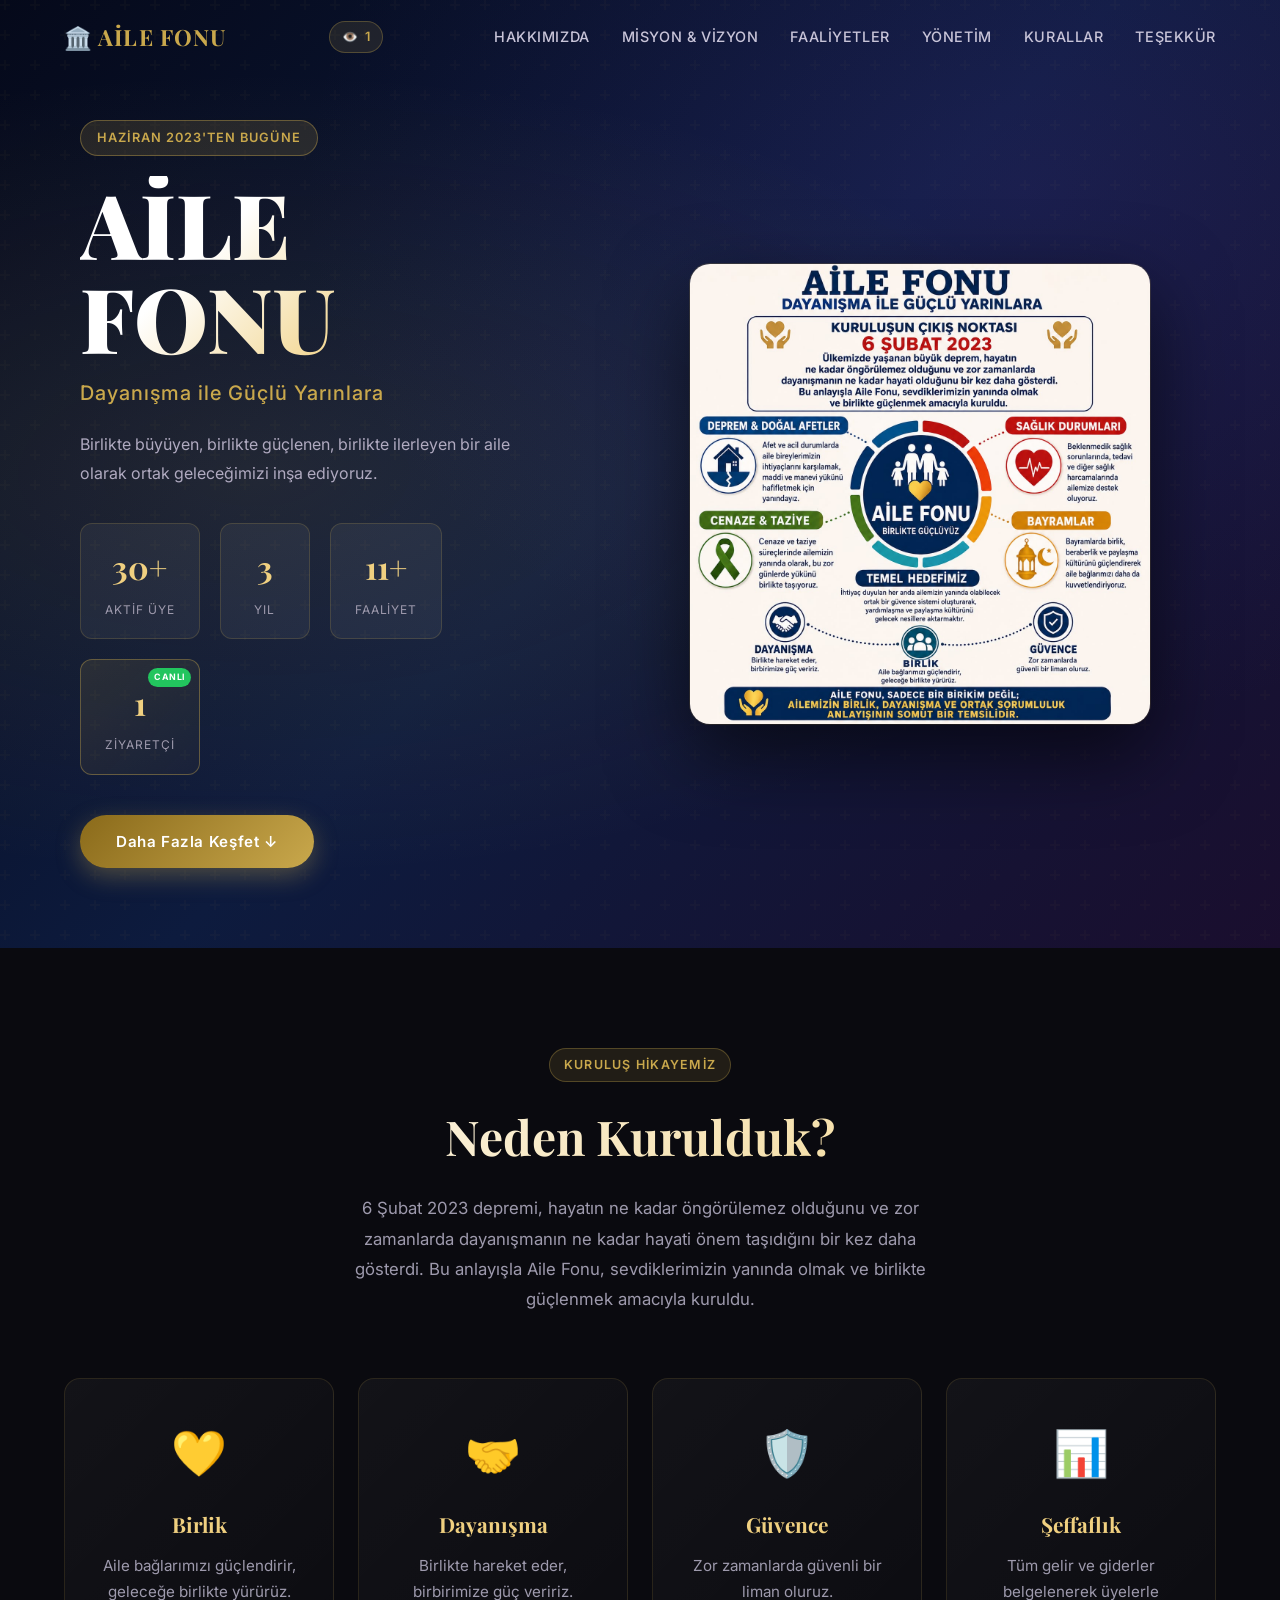
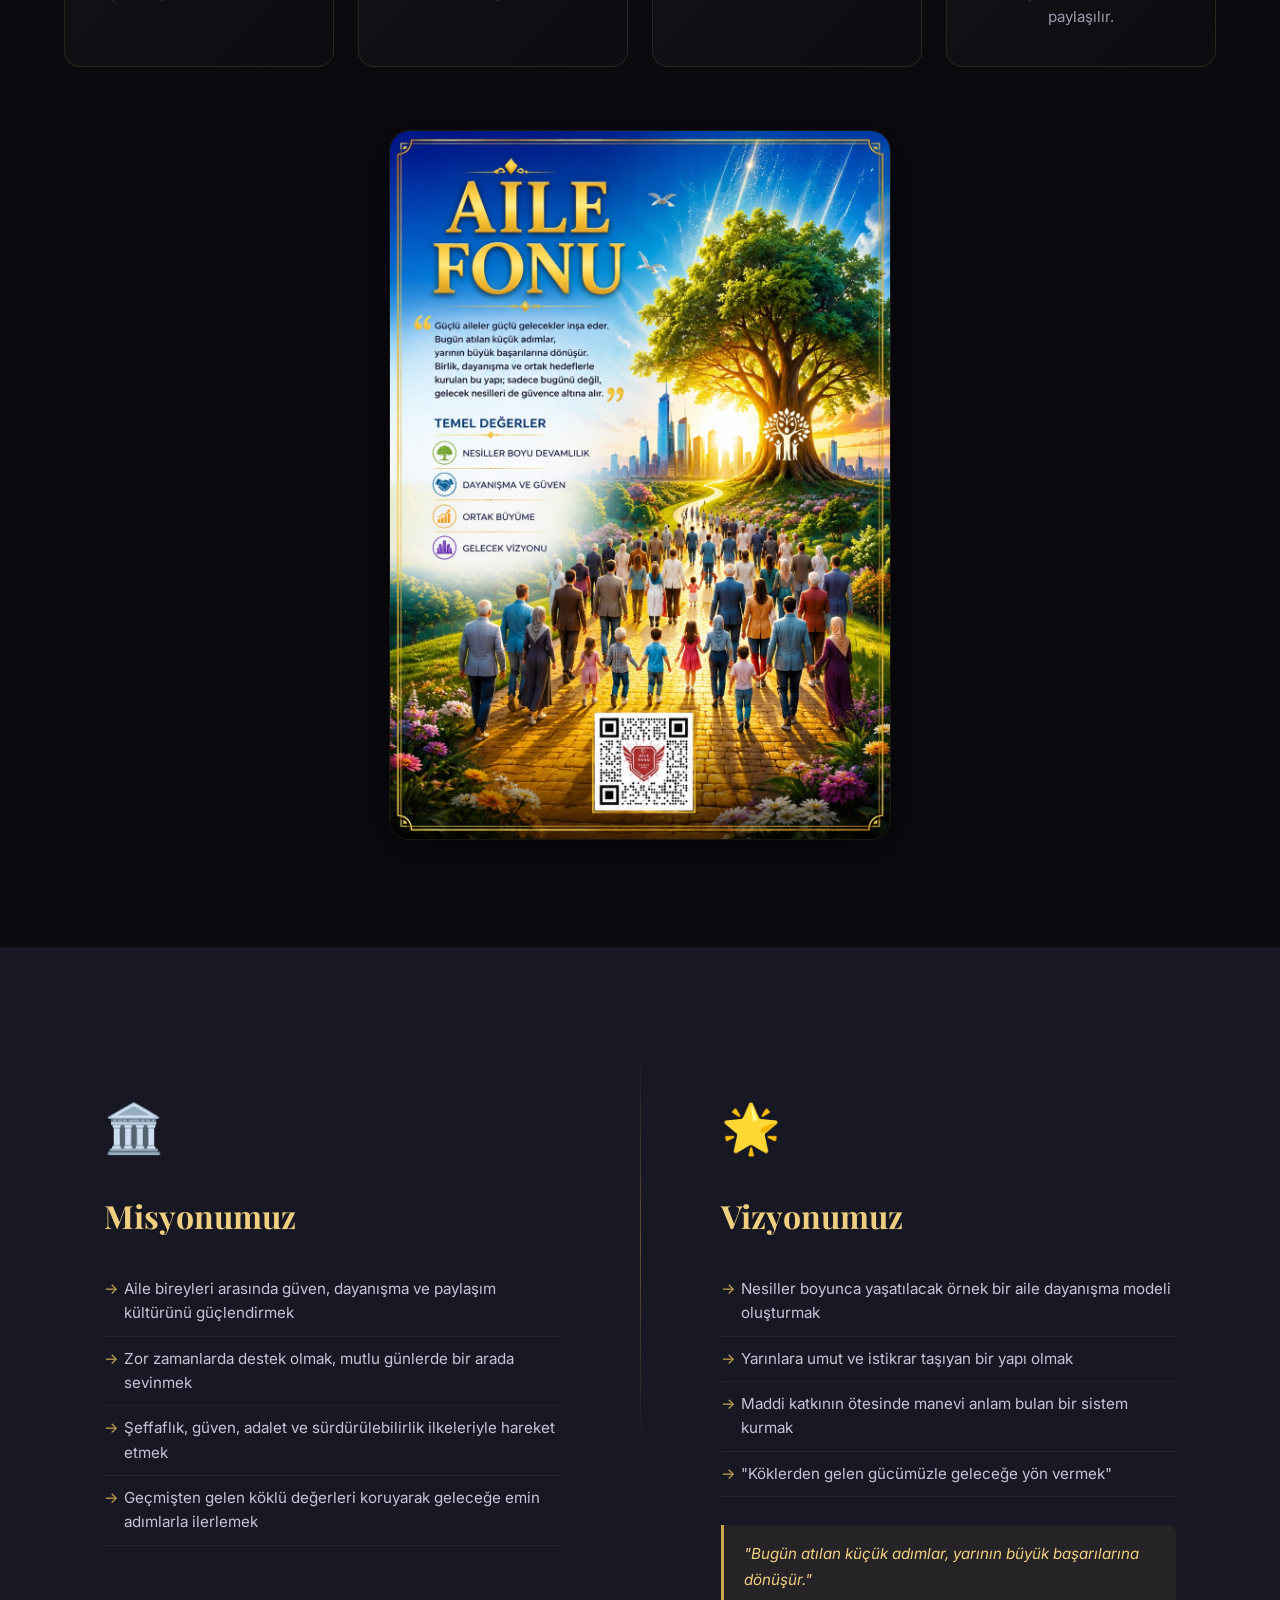
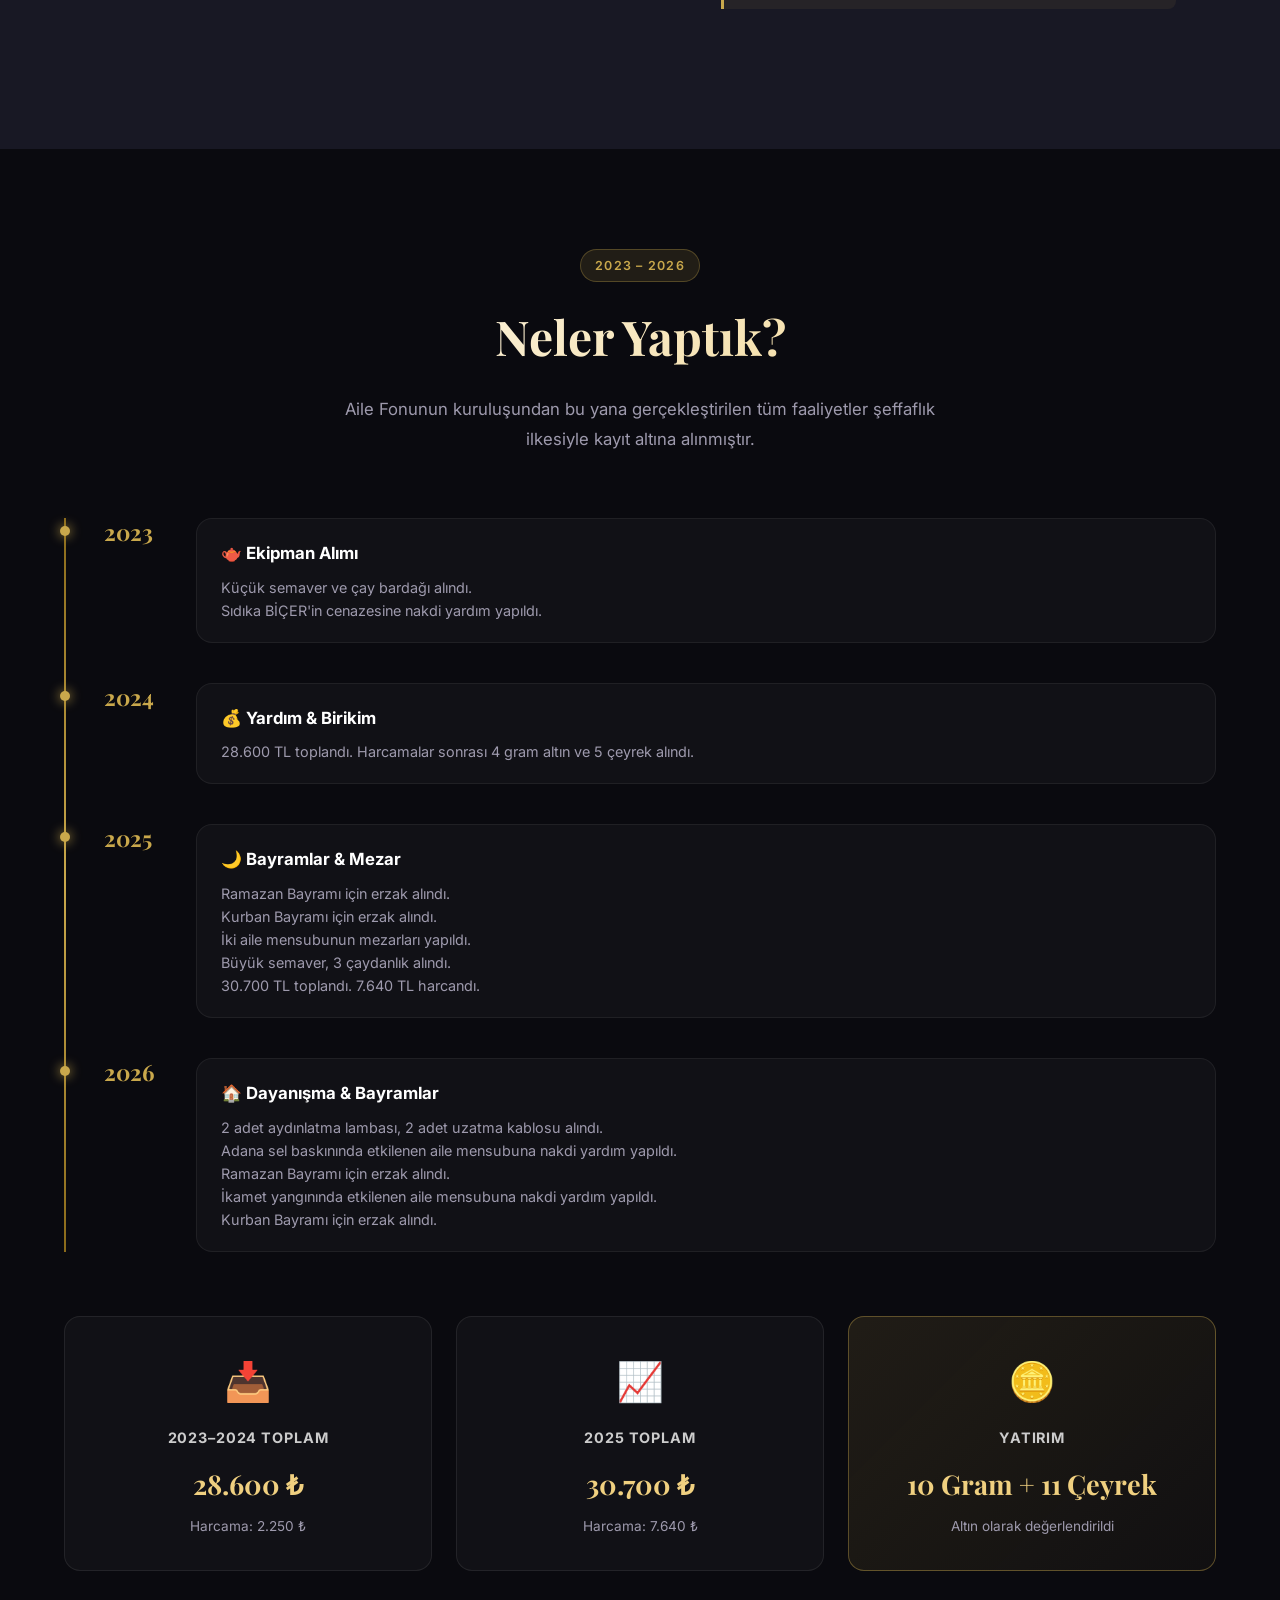
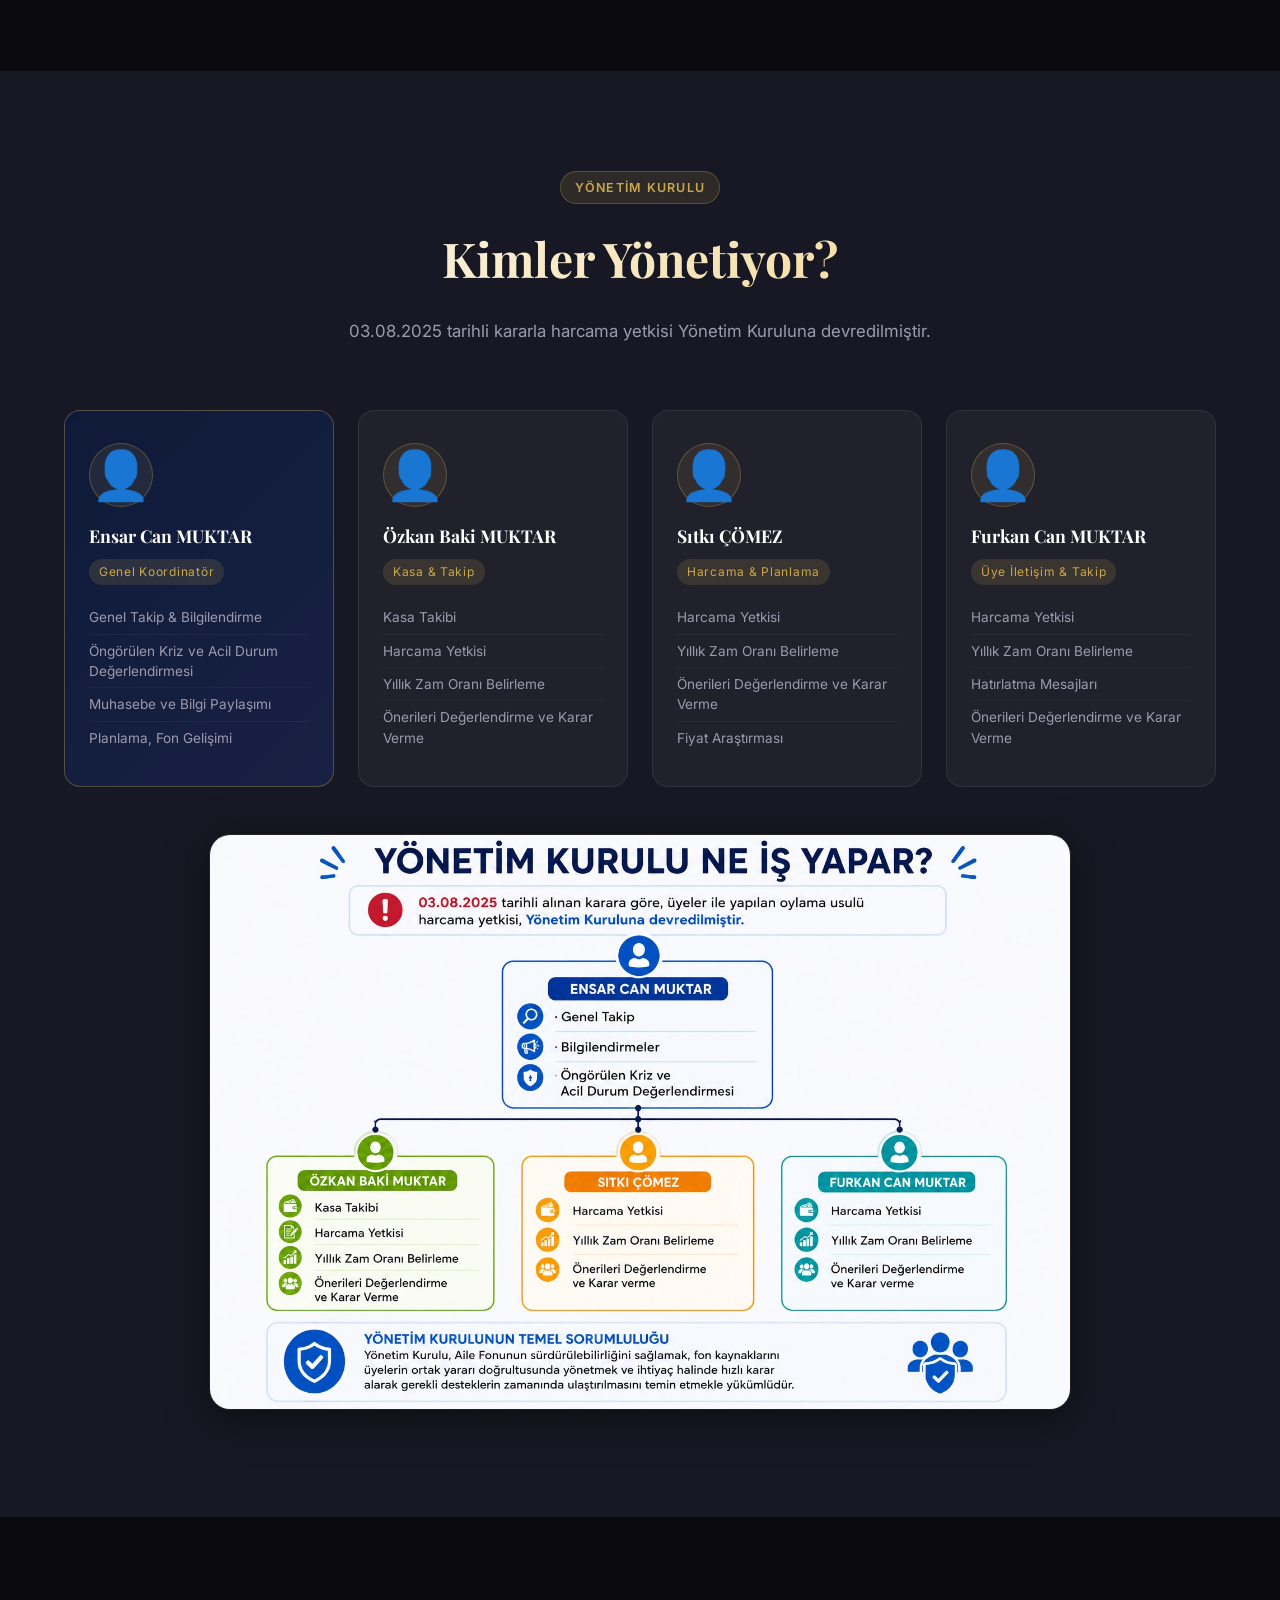
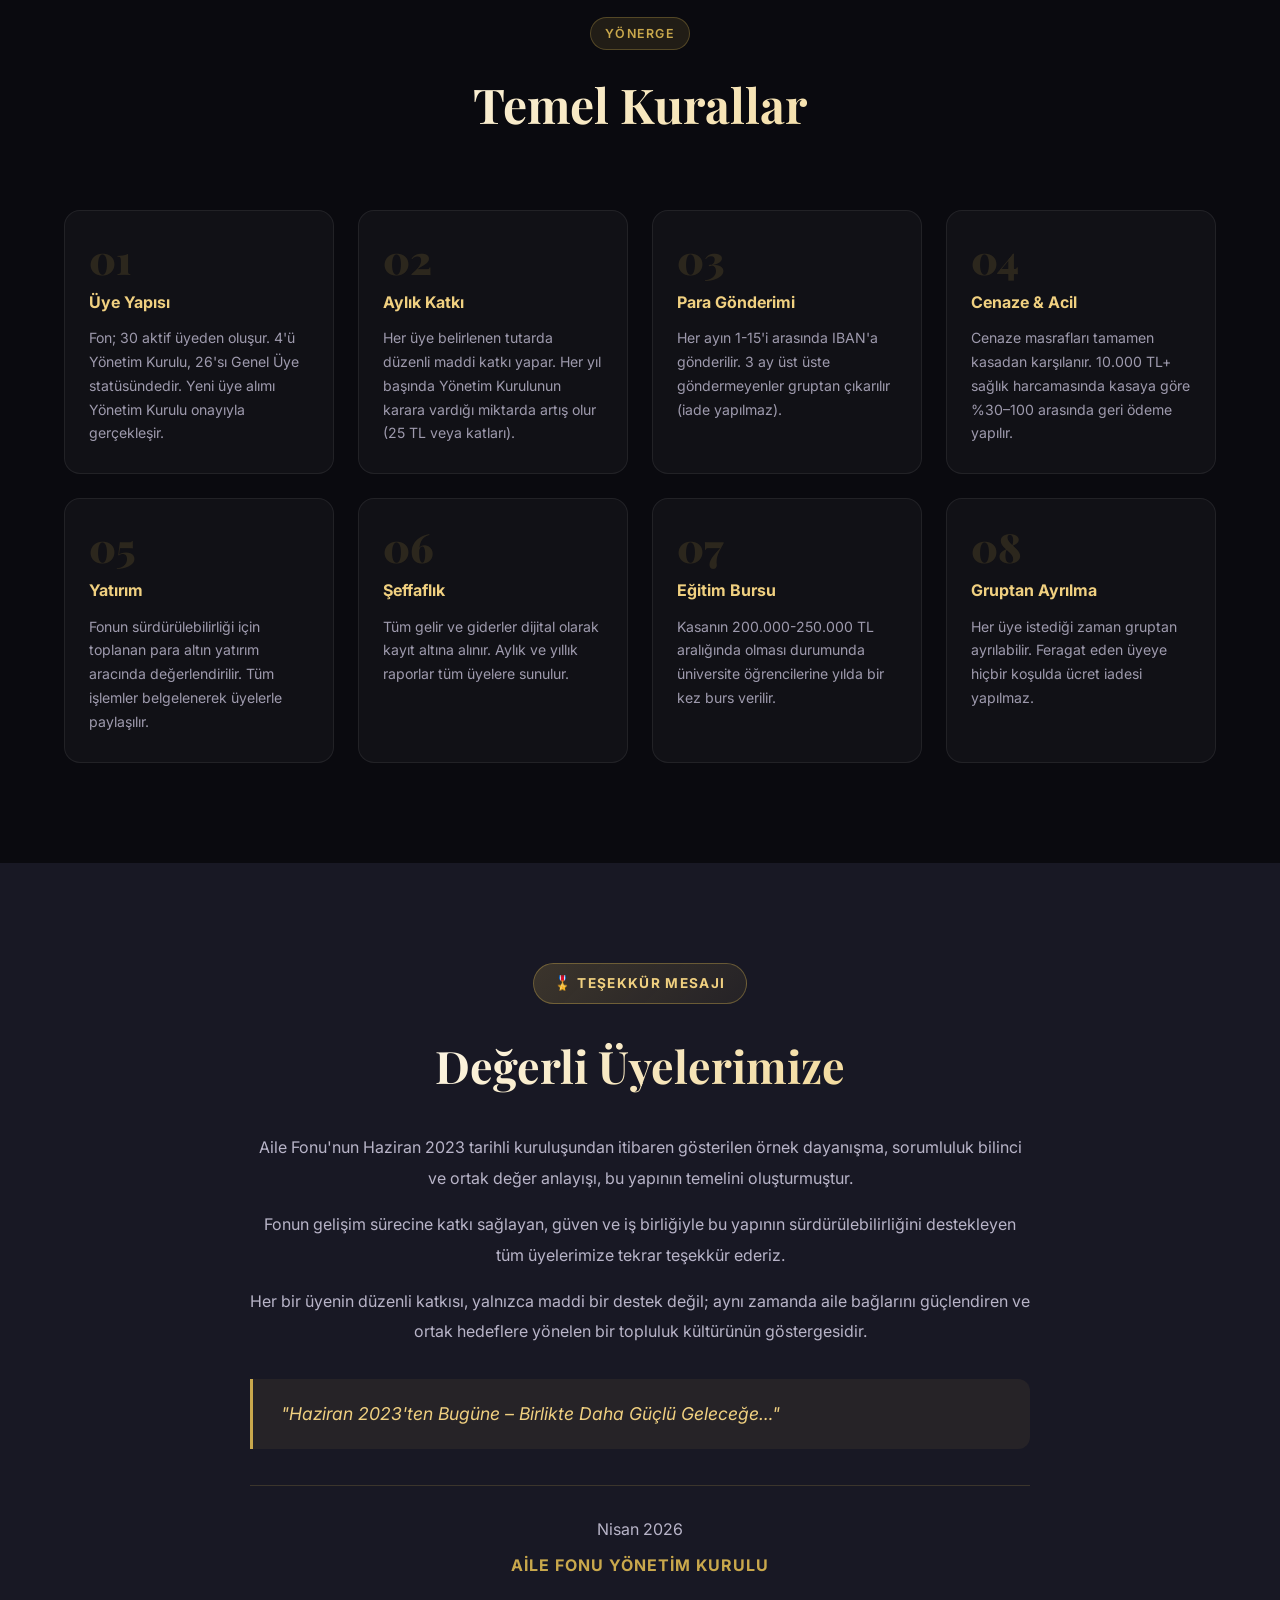
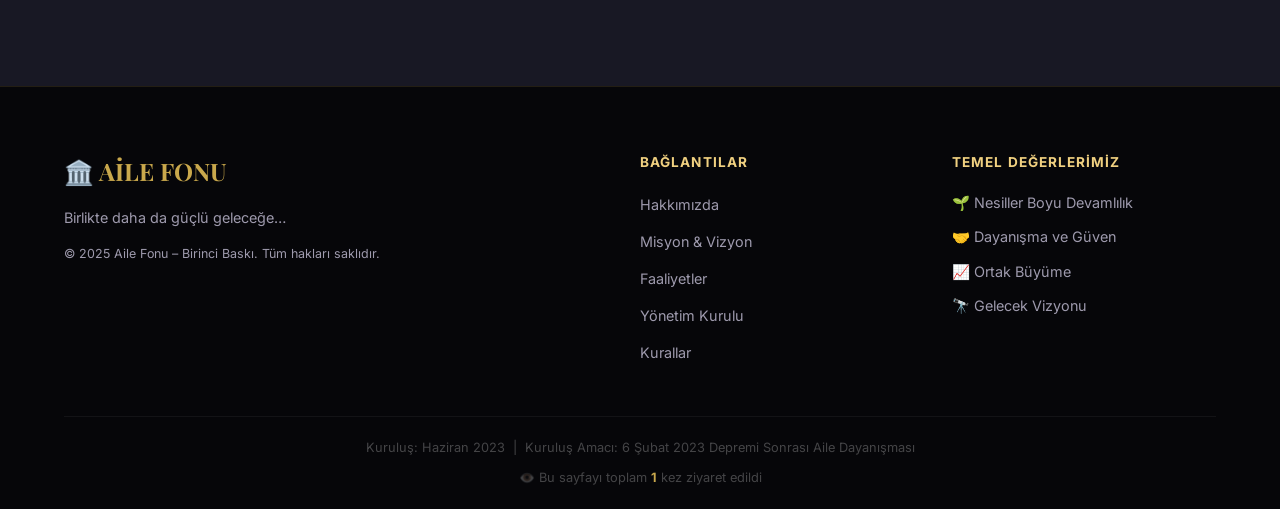
==== main_site.html @ 723c887f "Cok Yakinda sayfasi - yapim asamasinda" ====
<!DOCTYPE html>
<html lang="tr">
<head>
  <meta charset="UTF-8"/>
  <meta name="viewport" content="width=device-width, initial-scale=1.0"/>
  <title>Aile Fonu – Birlikte Daha Güçlü Geleceğe</title>
  <meta name="description" content="Aile Fonu; dayanışma, güven ve şeffaflık ilkeleri üzerine kurulmuş bir aile yardımlaşma yapısıdır. Haziran 2023'ten bugüne birlikte güçlüyüz."/>
  <link rel="preconnect" href="https://fonts.googleapis.com"/>
  <link rel="preconnect" href="https://fonts.gstatic.com" crossorigin/>
  <link href="https://fonts.googleapis.com/css2?family=Playfair+Display:wght@700;900&family=Inter:wght@300;400;500;600;700&display=swap" rel="stylesheet"/>
  <link rel="stylesheet" href="style.css"/>
</head>
<body>

<!-- NAV -->
<nav id="navbar">
  <div class="nav-inner">
    <a href="#hero" class="nav-logo">🏛️ AİLE FONU</a>
    <div class="nav-visitor" id="navVisitor" title="Toplam ziyaret sayısı">👁️ <span id="navVisitorCount">...</span></div>
    <button class="nav-toggle" id="navToggle" aria-label="Menü">☰</button>
    <ul class="nav-links" id="navLinks">
      <li><a href="#hakkimizda">Hakkımızda</a></li>
      <li><a href="#misyon">Misyon & Vizyon</a></li>
      <li><a href="#faaliyetler">Faaliyetler</a></li>
      <li><a href="#yonetim">Yönetim</a></li>
      <li><a href="#kurallar">Kurallar</a></li>
      <li><a href="#tesekkur">Teşekkür</a></li>
    </ul>
  </div>
</nav>

<!-- HERO -->
<section id="hero">
  <div class="hero-bg"></div>
  <div class="hero-overlay"></div>
  <div class="hero-content">
    <span class="hero-badge">Haziran 2023'ten Bugüne</span>
    <h1 class="hero-title">AİLE FONU</h1>
    <p class="hero-subtitle">Dayanışma ile Güçlü Yarınlara</p>
    <p class="hero-desc">Birlikte büyüyen, birlikte güçlenen, birlikte ilerleyen bir aile olarak ortak geleceğimizi inşa ediyoruz.</p>
    <div class="hero-stats">
      <div class="stat-card">
        <span class="stat-num">30+</span>
        <span class="stat-label">Aktif Üye</span>
      </div>
      <div class="stat-card">
        <span class="stat-num">3</span>
        <span class="stat-label">Yıl</span>
      </div>
      <div class="stat-card">
        <span class="stat-num">11+</span>
        <span class="stat-label">Faaliyet</span>
      </div>
      <div class="stat-card stat-visitor" id="visitorStatCard">
        <span class="stat-num" id="visitorCount">
          <span class="visitor-dot"></span>
        </span>
        <span class="stat-label">Ziyaretçi</span>
      </div>
    </div>
    <a href="#hakkimizda" class="hero-btn">Daha Fazla Keşfet ↓</a>
  </div>
  <div class="hero-img-side">
    <img src="WhatsApp Image 2026-06-26 at 21.54.14.jpeg" alt="Aile Fonu Dayanışma"/>
  </div>
</section>

<!-- HAKKIMIZDA -->
<section id="hakkimizda" class="section">
  <div class="container">
    <div class="section-header">
      <span class="section-tag">Kuruluş Hikayemiz</span>
      <h2>Neden Kurulduk?</h2>
      <p>6 Şubat 2023 depremi, hayatın ne kadar öngörülemez olduğunu ve zor zamanlarda dayanışmanın ne kadar hayati önem taşıdığını bir kez daha gösterdi. Bu anlayışla Aile Fonu, sevdiklerimizin yanında olmak ve birlikte güçlenmek amacıyla kuruldu.</p>
    </div>
    <div class="about-grid">
      <div class="about-card" data-delay="0">
        <div class="about-icon">💛</div>
        <h3>Birlik</h3>
        <p>Aile bağlarımızı güçlendirir, geleceğe birlikte yürürüz.</p>
      </div>
      <div class="about-card" data-delay="100">
        <div class="about-icon">🤝</div>
        <h3>Dayanışma</h3>
        <p>Birlikte hareket eder, birbirimize güç veririz.</p>
      </div>
      <div class="about-card" data-delay="200">
        <div class="about-icon">🛡️</div>
        <h3>Güvence</h3>
        <p>Zor zamanlarda güvenli bir liman oluruz.</p>
      </div>
      <div class="about-card" data-delay="300">
        <div class="about-icon">📊</div>
        <h3>Şeffaflık</h3>
        <p>Tüm gelir ve giderler belgelenerek üyelerle paylaşılır.</p>
      </div>
    </div>
    <div class="kurulis-banner">
      <img src="WhatsApp Image 2026-06-26 at 21.54.14 (1).jpeg" alt="Aile Fonu Poster" class="poster-img"/>
    </div>
  </div>
</section>

<!-- MİSYON & VİZYON -->
<section id="misyon" class="section section-dark">
  <div class="container">
    <div class="mv-grid">
      <div class="mv-card">
        <div class="mv-icon">🏛️</div>
        <h2>Misyonumuz</h2>
        <ul class="mv-list">
          <li>Aile bireyleri arasında güven, dayanışma ve paylaşım kültürünü güçlendirmek</li>
          <li>Zor zamanlarda destek olmak, mutlu günlerde bir arada sevinmek</li>
          <li>Şeffaflık, güven, adalet ve sürdürülebilirlik ilkeleriyle hareket etmek</li>
          <li>Geçmişten gelen köklü değerleri koruyarak geleceğe emin adımlarla ilerlemek</li>
        </ul>
      </div>
      <div class="mv-divider"></div>
      <div class="mv-card">
        <div class="mv-icon">🌟</div>
        <h2>Vizyonumuz</h2>
        <ul class="mv-list">
          <li>Nesiller boyunca yaşatılacak örnek bir aile dayanışma modeli oluşturmak</li>
          <li>Yarınlara umut ve istikrar taşıyan bir yapı olmak</li>
          <li>Maddi katkının ötesinde manevi anlam bulan bir sistem kurmak</li>
          <li>"Köklerden gelen gücümüzle geleceğe yön vermek"</li>
        </ul>
        <blockquote class="mv-quote">"Bugün atılan küçük adımlar, yarının büyük başarılarına dönüşür."</blockquote>
      </div>
    </div>
  </div>
</section>

<!-- FAALİYETLER -->
<section id="faaliyetler" class="section">
  <div class="container">
    <div class="section-header">
      <span class="section-tag">2023 – 2026</span>
      <h2>Neler Yaptık?</h2>
      <p>Aile Fonunun kuruluşundan bu yana gerçekleştirilen tüm faaliyetler şeffaflık ilkesiyle kayıt altına alınmıştır.</p>
    </div>
    <div class="timeline">
      <div class="tl-item">
        <div class="tl-year">2023</div>
        <div class="tl-content">
          <h4>🫖 Ekipman Alımı</h4>
          <p>Küçük semaver ve çay bardağı alındı.</p>
          <p>Sıdıka BİÇER'in cenazesine nakdi yardım yapıldı.</p>
        </div>
      </div>
      <div class="tl-item">
        <div class="tl-year">2024</div>
        <div class="tl-content">
          <h4>💰 Yardım & Birikim</h4>
          <p>28.600 TL toplandı. Harcamalar sonrası 4 gram altın ve 5 çeyrek alındı.</p>
        </div>
      </div>
      <div class="tl-item">
        <div class="tl-year">2025</div>
        <div class="tl-content">
          <h4>🌙 Bayramlar & Mezar</h4>
          <p>Ramazan Bayramı için erzak alındı.</p>
          <p>Kurban Bayramı için erzak alındı.</p>
          <p>İki aile mensubunun mezarları yapıldı.</p>
          <p>Büyük semaver, 3 çaydanlık alındı.</p>
          <p>30.700 TL toplandı. 7.640 TL harcandı.</p>
        </div>
      </div>
      <div class="tl-item">
        <div class="tl-year">2026</div>
        <div class="tl-content">
          <h4>🏠 Dayanışma & Bayramlar</h4>
          <p>2 adet aydınlatma lambası, 2 adet uzatma kablosu alındı.</p>
          <p>Adana sel baskınında etkilenen aile mensubuna nakdi yardım yapıldı.</p>
          <p>Ramazan Bayramı için erzak alındı.</p>
          <p>İkamet yangınında etkilenen aile mensubuna nakdi yardım yapıldı.</p>
          <p>Kurban Bayramı için erzak alındı.</p>
        </div>
      </div>
    </div>
    <!-- Mali Özet -->
    <div class="mali-grid">
      <div class="mali-card">
        <span class="mali-icon">📥</span>
        <h4>2023–2024 Toplam</h4>
        <div class="mali-amount">28.600 ₺</div>
        <p>Harcama: 2.250 ₺</p>
      </div>
      <div class="mali-card">
        <span class="mali-icon">📈</span>
        <h4>2025 Toplam</h4>
        <div class="mali-amount">30.700 ₺</div>
        <p>Harcama: 7.640 ₺</p>
      </div>
      <div class="mali-card highlight">
        <span class="mali-icon">🪙</span>
        <h4>Yatırım</h4>
        <div class="mali-amount">10 Gram + 11 Çeyrek</div>
        <p>Altın olarak değerlendirildi</p>
      </div>
    </div>
  </div>
</section>

<!-- YÖNETİM KURULU -->
<section id="yonetim" class="section section-dark">
  <div class="container">
    <div class="section-header">
      <span class="section-tag">Yönetim Kurulu</span>
      <h2>Kimler Yönetiyor?</h2>
      <p>03.08.2025 tarihli kararla harcama yetkisi Yönetim Kuruluna devredilmiştir.</p>
    </div>
    <div class="board-grid">
      <div class="board-card board-main">
        <div class="board-avatar">👤</div>
        <h3>Ensar Can MUKTAR</h3>
        <span class="board-role">Genel Koordinatör</span>
        <ul class="board-duties">
          <li>Genel Takip & Bilgilendirme</li>
          <li>Öngörülen Kriz ve Acil Durum Değerlendirmesi</li>
          <li>Muhasebe ve Bilgi Paylaşımı</li>
          <li>Planlama, Fon Gelişimi</li>
        </ul>
      </div>
      <div class="board-card">
        <div class="board-avatar">👤</div>
        <h3>Özkan Baki MUKTAR</h3>
        <span class="board-role">Kasa & Takip</span>
        <ul class="board-duties">
          <li>Kasa Takibi</li>
          <li>Harcama Yetkisi</li>
          <li>Yıllık Zam Oranı Belirleme</li>
          <li>Önerileri Değerlendirme ve Karar Verme</li>
        </ul>
      </div>
      <div class="board-card">
        <div class="board-avatar">👤</div>
        <h3>Sıtkı ÇÖMEZ</h3>
        <span class="board-role">Harcama & Planlama</span>
        <ul class="board-duties">
          <li>Harcama Yetkisi</li>
          <li>Yıllık Zam Oranı Belirleme</li>
          <li>Önerileri Değerlendirme ve Karar Verme</li>
          <li>Fiyat Araştırması</li>
        </ul>
      </div>
      <div class="board-card">
        <div class="board-avatar">👤</div>
        <h3>Furkan Can MUKTAR</h3>
        <span class="board-role">Üye İletişim & Takip</span>
        <ul class="board-duties">
          <li>Harcama Yetkisi</li>
          <li>Yıllık Zam Oranı Belirleme</li>
          <li>Hatırlatma Mesajları</li>
          <li>Önerileri Değerlendirme ve Karar Verme</li>
        </ul>
      </div>
    </div>
    <div class="board-img-wrap">
      <img src="yonetım.jpeg" alt="Yönetim Kurulu Görev Dağılımı" class="board-img"/>
    </div>
  </div>
</section>

<!-- KURALLAR -->
<section id="kurallar" class="section">
  <div class="container">
    <div class="section-header">
      <span class="section-tag">Yönerge</span>
      <h2>Temel Kurallar</h2>
    </div>
    <div class="rules-grid">
      <div class="rule-card">
        <div class="rule-num">01</div>
        <h4>Üye Yapısı</h4>
        <p>Fon; 30 aktif üyeden oluşur. 4'ü Yönetim Kurulu, 26'sı Genel Üye statüsündedir. Yeni üye alımı Yönetim Kurulu onayıyla gerçekleşir.</p>
      </div>
      <div class="rule-card">
        <div class="rule-num">02</div>
        <h4>Aylık Katkı</h4>
        <p>Her üye belirlenen tutarda düzenli maddi katkı yapar. Her yıl başında Yönetim Kurulunun karara vardığı miktarda artış olur (25 TL veya katları).</p>
      </div>
      <div class="rule-card">
        <div class="rule-num">03</div>
        <h4>Para Gönderimi</h4>
        <p>Her ayın 1-15'i arasında IBAN'a gönderilir. 3 ay üst üste göndermeyenler gruptan çıkarılır (iade yapılmaz).</p>
      </div>
      <div class="rule-card">
        <div class="rule-num">04</div>
        <h4>Cenaze & Acil</h4>
        <p>Cenaze masrafları tamamen kasadan karşılanır. 10.000 TL+ sağlık harcamasında kasaya göre %30–100 arasında geri ödeme yapılır.</p>
      </div>
      <div class="rule-card">
        <div class="rule-num">05</div>
        <h4>Yatırım</h4>
        <p>Fonun sürdürülebilirliği için toplanan para altın yatırım aracında değerlendirilir. Tüm işlemler belgelenerek üyelerle paylaşılır.</p>
      </div>
      <div class="rule-card">
        <div class="rule-num">06</div>
        <h4>Şeffaflık</h4>
        <p>Tüm gelir ve giderler dijital olarak kayıt altına alınır. Aylık ve yıllık raporlar tüm üyelere sunulur.</p>
      </div>
      <div class="rule-card">
        <div class="rule-num">07</div>
        <h4>Eğitim Bursu</h4>
        <p>Kasanın 200.000-250.000 TL aralığında olması durumunda üniversite öğrencilerine yılda bir kez burs verilir.</p>
      </div>
      <div class="rule-card">
        <div class="rule-num">08</div>
        <h4>Gruptan Ayrılma</h4>
        <p>Her üye istediği zaman gruptan ayrılabilir. Feragat eden üyeye hiçbir koşulda ücret iadesi yapılmaz.</p>
      </div>
    </div>
  </div>
</section>

<!-- TEŞEKKÜR -->
<section id="tesekkur" class="section section-dark tesekkur-section">
  <div class="container">
    <div class="tesekkur-wrap">
      <div class="tesekkur-badge">🎖️ TEŞEKKÜR MESAJI</div>
      <h2>Değerli Üyelerimize</h2>
      <p>Aile Fonu'nun Haziran 2023 tarihli kuruluşundan itibaren gösterilen örnek dayanışma, sorumluluk bilinci ve ortak değer anlayışı, bu yapının temelini oluşturmuştur.</p>
      <p>Fonun gelişim sürecine katkı sağlayan, güven ve iş birliğiyle bu yapının sürdürülebilirliğini destekleyen tüm üyelerimize tekrar teşekkür ederiz.</p>
      <p>Her bir üyenin düzenli katkısı, yalnızca maddi bir destek değil; aynı zamanda aile bağlarını güçlendiren ve ortak hedeflere yönelen bir topluluk kültürünün göstergesidir.</p>
      <blockquote class="tesekkur-quote">"Haziran 2023'ten Bugüne – Birlikte Daha Güçlü Geleceğe…"</blockquote>
      <div class="tesekkur-imza">
        <p>Nisan 2026</p>
        <p><strong>AİLE FONU YÖNETİM KURULU</strong></p>
      </div>
    </div>
  </div>
</section>

<!-- FOOTER -->
<footer id="footer">
  <div class="container">
    <div class="footer-inner">
      <div class="footer-brand">
        <span class="footer-logo">🏛️ AİLE FONU</span>
        <p>Birlikte daha da güçlü geleceğe…</p>
        <p class="footer-copy">© 2025 Aile Fonu – Birinci Baskı. Tüm hakları saklıdır.</p>
      </div>
      <div class="footer-links">
        <h4>Bağlantılar</h4>
        <ul>
          <li><a href="#hakkimizda">Hakkımızda</a></li>
          <li><a href="#misyon">Misyon & Vizyon</a></li>
          <li><a href="#faaliyetler">Faaliyetler</a></li>
          <li><a href="#yonetim">Yönetim Kurulu</a></li>
          <li><a href="#kurallar">Kurallar</a></li>
        </ul>
      </div>
      <div class="footer-values">
        <h4>Temel Değerlerimiz</h4>
        <ul>
          <li>🌱 Nesiller Boyu Devamlılık</li>
          <li>🤝 Dayanışma ve Güven</li>
          <li>📈 Ortak Büyüme</li>
          <li>🔭 Gelecek Vizyonu</li>
        </ul>
      </div>
    </div>
    <div class="footer-bottom">
      <p>Kuruluş: Haziran 2023 &nbsp;|&nbsp; Kuruluş Amacı: 6 Şubat 2023 Depremi Sonrası Aile Dayanışması</p>
      <p class="footer-visitor-line">👁️ Bu sayfayı toplam <strong id="footerVisitorCount">—</strong> kez ziyaret edildi</p>
      <!-- Gizli sayaç resmi - sayım için gerekli -->
      <img id="hitsImg" src="https://hits.seeyoufarm.com/api/count/incr/badge.svg?url=https%3A%2F%2Falolar0131-rgb.github.io%2Failefonu&count_bg=%23C9A84C&title_bg=%230D1B3E&icon=eye&icon_color=%23ffffff&title=Ziyaretci&edge_flat=true" alt="" style="position:absolute;opacity:0;pointer-events:none;width:1px;height:1px;"/>
    </div>
  </div>
</footer>

<script>
  // Navbar scroll effect
  const navbar = document.getElementById('navbar');
  window.addEventListener('scroll', () => {
    navbar.classList.toggle('scrolled', window.scrollY > 60);
  });

  // Mobile nav toggle
  document.getElementById('navToggle').addEventListener('click', () => {
    document.getElementById('navLinks').classList.toggle('open');
  });

  // Smooth close nav on link click
  document.querySelectorAll('.nav-links a').forEach(a => {
    a.addEventListener('click', () => document.getElementById('navLinks').classList.remove('open'));
  });

  // Scroll reveal
  const observer = new IntersectionObserver((entries) => {
    entries.forEach(e => {
      if (e.isIntersecting) { e.target.classList.add('visible'); }
    });
  }, { threshold: 0.1 });

  document.querySelectorAll('.about-card, .mv-card, .tl-item, .mali-card, .board-card, .rule-card').forEach(el => {
    el.classList.add('reveal');
    observer.observe(el);
  });

  // ===== ZİYARETÇİ SAYACI =====
  // hits.seeyoufarm.com JSON API ile anlık sayı çekme
  const HITS_URL = 'https://hits.seeyoufarm.com/api/count/incr/badge.svg?url=https%3A%2F%2Falolar0131-rgb.github.io%2Failefonu&count_bg=%23C9A84C&title_bg=%230D1B3E&icon=eye&icon_color=%23ffffff&title=Ziyaretci&edge_flat=true';

  function animateCount(el, target) {
    const duration = 1800;
    const start = performance.now();
    const startVal = 0;
    function update(now) {
      const elapsed = now - start;
      const progress = Math.min(elapsed / duration, 1);
      const eased = 1 - Math.pow(1 - progress, 3);
      el.textContent = Math.floor(startVal + (target - startVal) * eased).toLocaleString('tr-TR');
      if (progress < 1) requestAnimationFrame(update);
    }
    requestAnimationFrame(update);
  }

  function setVisitorCount(count) {
    const heroEl = document.getElementById('visitorCount');
    const navEl  = document.getElementById('navVisitorCount');
    const footEl = document.getElementById('footerVisitorCount');
    if (heroEl) animateCount(heroEl, count);
    if (navEl)  navEl.textContent = count.toLocaleString('tr-TR');
    if (footEl) footEl.textContent = count.toLocaleString('tr-TR');
  }

  // SVG'den sayıyı parse et
  async function fetchHitsCount() {
    try {
      const res = await fetch(HITS_URL);
      const svg = await res.text();
      // SVG içindeki sayıyı bul (örn: "1.234" veya "1234")
      const matches = svg.match(/>([\d\.\,]+)<\/text>/g);
      if (matches && matches.length >= 2) {
        // Son sayı genellikle toplam ziyaret
        const raw = matches[matches.length - 1].replace(/<[^>]+>/g, '').replace(/[^0-9]/g, '');
        const count = parseInt(raw, 10);
        if (!isNaN(count) && count > 0) { setVisitorCount(count); return; }
      }
    } catch(e) {}
    // Fallback: localStorage ile basit sayaç
    const stored = parseInt(localStorage.getItem('af_visits') || '0') + 1;
    localStorage.setItem('af_visits', stored);
    setVisitorCount(stored);
  }

  fetchHitsCount();
</script>
</body>
</html>
---- style.css ----
/* ===== RESET & BASE ===== */
*, *::before, *::after { box-sizing: border-box; margin: 0; padding: 0; }
html { scroll-behavior: smooth; }
body {
  font-family: 'Inter', sans-serif;
  background: #0a0a0f;
  color: #e8e4d9;
  overflow-x: hidden;
  line-height: 1.7;
}

/* ===== DESIGN TOKENS ===== */
:root {
  --gold: #c9a84c;
  --gold-light: #f0d080;
  --gold-dark: #8a6a1a;
  --navy: #0d1b3e;
  --navy-mid: #132040;
  --dark: #0a0a0f;
  --dark2: #111118;
  --dark3: #181824;
  --cream: #f5f0e8;
  --text-muted: #9e9aad;
  --radius: 16px;
  --shadow: 0 8px 40px rgba(0,0,0,0.5);
}

/* ===== NAVBAR ===== */
#navbar {
  position: fixed; top: 0; left: 0; right: 0; z-index: 1000;
  padding: 18px 0;
  transition: all .35s ease;
}
#navbar.scrolled {
  background: rgba(10, 10, 20, 0.92);
  backdrop-filter: blur(20px);
  padding: 12px 0;
  border-bottom: 1px solid rgba(201,168,76,.15);
  box-shadow: 0 4px 30px rgba(0,0,0,.5);
}
.nav-inner {
  max-width: 1200px; margin: 0 auto;
  padding: 0 24px;
  display: flex; align-items: center; justify-content: space-between;
}
.nav-logo {
  font-family: 'Playfair Display', serif;
  font-size: 1.4rem; font-weight: 700;
  color: var(--gold);
  text-decoration: none;
  letter-spacing: .05em;
}
.nav-links {
  display: flex; gap: 32px; list-style: none;
}
.nav-links a {
  color: #c8c4d8; text-decoration: none;
  font-size: .9rem; font-weight: 500;
  letter-spacing: .04em; text-transform: uppercase;
  transition: color .2s;
}
.nav-links a:hover { color: var(--gold); }
.nav-toggle {
  display: none; background: none; border: none;
  color: var(--gold); font-size: 1.6rem; cursor: pointer;
}

/* ===== HERO ===== */
#hero {
  min-height: 100vh;
  display: flex; align-items: center;
  position: relative;
  overflow: hidden;
  background: linear-gradient(135deg, #05091a 0%, #0d1b3e 50%, #1a0e2e 100%);
}
.hero-bg {
  position: absolute; inset: 0;
  background:
    radial-gradient(ellipse at 20% 50%, rgba(201,168,76,.12) 0%, transparent 60%),
    radial-gradient(ellipse at 80% 20%, rgba(100,60,180,.15) 0%, transparent 50%);
}
.hero-overlay {
  position: absolute; inset: 0;
  background: url("data:image/svg+xml,%3Csvg width='60' height='60' viewBox='0 0 60 60' xmlns='http://www.w3.org/2000/svg'%3E%3Cg fill='none' fill-rule='evenodd'%3E%3Cg fill='%23c9a84c' fill-opacity='0.03'%3E%3Cpath d='M36 34v-4h-2v4h-4v2h4v4h2v-4h4v-2h-4zm0-30V0h-2v4h-4v2h4v4h2V6h4V4h-4zM6 34v-4H4v4H0v2h4v4h2v-4h4v-2H6zM6 4V0H4v4H0v2h4v4h2V6h4V4H6z'/%3E%3C/g%3E%3C/g%3E%3C/svg%3E");
}
.hero-content {
  position: relative; z-index: 2;
  flex: 1; max-width: 600px;
  padding: 120px 40px 80px 80px;
}
.hero-badge {
  display: inline-block;
  background: rgba(201,168,76,.15);
  border: 1px solid rgba(201,168,76,.4);
  color: var(--gold);
  padding: 6px 16px; border-radius: 999px;
  font-size: .8rem; font-weight: 600;
  letter-spacing: .08em; text-transform: uppercase;
  margin-bottom: 20px;
}
.hero-title {
  font-family: 'Playfair Display', serif;
  font-size: clamp(3.5rem, 7vw, 6rem);
  font-weight: 900;
  background: linear-gradient(135deg, #fff 30%, var(--gold-light) 70%);
  -webkit-background-clip: text; -webkit-text-fill-color: transparent;
  background-clip: text;
  line-height: 1.05;
  margin-bottom: 12px;
}
.hero-subtitle {
  font-size: 1.25rem; color: var(--gold); font-weight: 500;
  letter-spacing: .05em; margin-bottom: 20px;
}
.hero-desc {
  font-size: 1rem; color: #b0aac0; line-height: 1.8;
  margin-bottom: 36px; max-width: 480px;
}
.hero-stats {
  display: flex; gap: 20px; margin-bottom: 40px;
  flex-wrap: wrap;
}
.stat-card {
  background: rgba(255,255,255,.05);
  border: 1px solid rgba(201,168,76,.2);
  border-radius: 12px; padding: 16px 24px;
  text-align: center; min-width: 90px;
}
.stat-num {
  display: block;
  font-family: 'Playfair Display', serif;
  font-size: 2rem; font-weight: 700;
  color: var(--gold-light);
}
.stat-label {
  font-size: .75rem; color: var(--text-muted);
  text-transform: uppercase; letter-spacing: .08em;
}
.hero-btn {
  display: inline-block;
  background: linear-gradient(135deg, var(--gold-dark), var(--gold));
  color: #fff; text-decoration: none;
  padding: 14px 36px; border-radius: 999px;
  font-weight: 600; font-size: .95rem;
  letter-spacing: .04em;
  box-shadow: 0 8px 24px rgba(201,168,76,.35);
  transition: transform .2s, box-shadow .2s;
}
.hero-btn:hover { transform: translateY(-2px); box-shadow: 0 12px 32px rgba(201,168,76,.5); }
.hero-img-side {
  flex: 1; position: relative; z-index: 2;
  display: flex; align-items: center; justify-content: center;
  padding: 100px 60px 60px 20px;
}
.hero-img-side img {
  max-width: 460px; width: 100%;
  border-radius: 20px;
  box-shadow: 0 30px 80px rgba(0,0,0,.6), 0 0 0 1px rgba(201,168,76,.2);
  animation: floatImg 6s ease-in-out infinite;
}
@keyframes floatImg {
  0%,100% { transform: translateY(0); }
  50% { transform: translateY(-14px); }
}

/* ===== SECTIONS ===== */
.section { padding: 100px 0; }
.section-dark { background: var(--dark3); }
.container { max-width: 1200px; margin: 0 auto; padding: 0 24px; }

.section-header { text-align: center; margin-bottom: 64px; }
.section-tag {
  display: inline-block;
  background: rgba(201,168,76,.12);
  border: 1px solid rgba(201,168,76,.3);
  color: var(--gold);
  padding: 5px 14px; border-radius: 999px;
  font-size: .78rem; font-weight: 600;
  letter-spacing: .1em; text-transform: uppercase;
  margin-bottom: 14px;
}
.section-header h2 {
  font-family: 'Playfair Display', serif;
  font-size: clamp(2rem, 4vw, 3rem);
  font-weight: 700;
  background: linear-gradient(135deg, #fff, var(--gold-light));
  -webkit-background-clip: text; -webkit-text-fill-color: transparent;
  background-clip: text;
  margin-bottom: 16px;
}
.section-header p {
  color: var(--text-muted); max-width: 600px; margin: 0 auto;
  font-size: 1.05rem; line-height: 1.8;
}

/* ===== ABOUT CARDS ===== */
.about-grid {
  display: grid; grid-template-columns: repeat(auto-fit, minmax(220px, 1fr));
  gap: 24px; margin-bottom: 64px;
}
.about-card {
  background: linear-gradient(135deg, rgba(255,255,255,.04), rgba(255,255,255,.01));
  border: 1px solid rgba(201,168,76,.15);
  border-radius: var(--radius); padding: 36px 28px;
  text-align: center;
  transition: transform .3s, border-color .3s, box-shadow .3s;
}
.about-card:hover {
  transform: translateY(-8px);
  border-color: rgba(201,168,76,.5);
  box-shadow: 0 20px 50px rgba(0,0,0,.4), 0 0 30px rgba(201,168,76,.1);
}
.about-icon { font-size: 2.8rem; margin-bottom: 16px; }
.about-card h3 {
  font-family: 'Playfair Display', serif;
  font-size: 1.3rem; color: var(--gold-light); margin-bottom: 10px;
}
.about-card p { color: var(--text-muted); font-size: .95rem; }

.kurulis-banner { text-align: center; }
.poster-img {
  max-width: 500px; width: 100%;
  border-radius: 20px;
  box-shadow: var(--shadow), 0 0 0 1px rgba(201,168,76,.15);
}

/* ===== MISSION & VISION ===== */
.mv-grid {
  display: grid; grid-template-columns: 1fr auto 1fr; gap: 0;
  align-items: start;
}
.mv-divider {
  width: 1px; background: linear-gradient(to bottom, transparent, rgba(201,168,76,.4), transparent);
  margin: 0 40px; min-height: 400px;
}
.mv-card { padding: 40px; }
.mv-icon { font-size: 3rem; margin-bottom: 20px; }
.mv-card h2 {
  font-family: 'Playfair Display', serif;
  font-size: 2rem; color: var(--gold-light); margin-bottom: 24px;
}
.mv-list { list-style: none; padding: 0; }
.mv-list li {
  padding: 10px 0; border-bottom: 1px solid rgba(255,255,255,.06);
  color: #c8c4d8; font-size: .95rem; line-height: 1.6;
  padding-left: 20px; position: relative;
}
.mv-list li::before {
  content: '→'; position: absolute; left: 0; color: var(--gold);
}
.mv-quote {
  margin-top: 28px; padding: 16px 20px;
  border-left: 3px solid var(--gold);
  background: rgba(201,168,76,.08);
  border-radius: 0 8px 8px 0;
  font-style: italic; color: var(--gold-light);
  font-size: .95rem; line-height: 1.7;
}

/* ===== TIMELINE ===== */
.timeline {
  position: relative; padding-left: 40px; margin-bottom: 64px;
}
.timeline::before {
  content: ''; position: absolute; left: 0; top: 0; bottom: 0;
  width: 2px;
  background: linear-gradient(to bottom, var(--gold-dark), var(--gold), var(--gold-dark));
}
.tl-item {
  display: flex; gap: 32px; margin-bottom: 40px;
  position: relative;
}
.tl-item::before {
  content: ''; position: absolute;
  left: -44px; top: 8px;
  width: 10px; height: 10px; border-radius: 50%;
  background: var(--gold);
  box-shadow: 0 0 12px var(--gold);
}
.tl-year {
  min-width: 60px;
  font-family: 'Playfair Display', serif;
  font-size: 1.4rem; font-weight: 700;
  color: var(--gold); line-height: 1.3;
}
.tl-content {
  background: rgba(255,255,255,.03);
  border: 1px solid rgba(255,255,255,.06);
  border-radius: var(--radius); padding: 20px 24px; flex: 1;
  transition: border-color .3s;
}
.tl-content:hover { border-color: rgba(201,168,76,.3); }
.tl-content h4 { color: #fff; margin-bottom: 8px; font-size: 1.05rem; }
.tl-content p { color: var(--text-muted); font-size: .9rem; line-height: 1.6; }

/* ===== MALI CARDS ===== */
.mali-grid {
  display: grid; grid-template-columns: repeat(auto-fit, minmax(260px, 1fr));
  gap: 24px;
}
.mali-card {
  background: rgba(255,255,255,.03);
  border: 1px solid rgba(255,255,255,.08);
  border-radius: var(--radius); padding: 32px 28px; text-align: center;
  transition: transform .3s, border-color .3s;
}
.mali-card:hover { transform: translateY(-6px); border-color: rgba(201,168,76,.4); }
.mali-card.highlight {
  background: linear-gradient(135deg, rgba(201,168,76,.12), rgba(201,168,76,.04));
  border-color: rgba(201,168,76,.4);
}
.mali-icon { font-size: 2.4rem; display: block; margin-bottom: 12px; }
.mali-card h4 { color: #ccc; font-size: .9rem; text-transform: uppercase; letter-spacing: .06em; margin-bottom: 10px; }
.mali-amount {
  font-family: 'Playfair Display', serif;
  font-size: 1.7rem; font-weight: 700; color: var(--gold-light);
  margin-bottom: 8px;
}
.mali-card p { color: var(--text-muted); font-size: .85rem; }

/* ===== BOARD ===== */
.board-grid {
  display: grid; grid-template-columns: repeat(auto-fit, minmax(240px, 1fr));
  gap: 24px; margin-bottom: 48px;
}
.board-card {
  background: rgba(255,255,255,.04);
  border: 1px solid rgba(255,255,255,.08);
  border-radius: var(--radius); padding: 32px 24px;
  transition: transform .3s, border-color .3s, box-shadow .3s;
}
.board-card:hover {
  transform: translateY(-6px);
  border-color: rgba(201,168,76,.4);
  box-shadow: 0 20px 50px rgba(0,0,0,.5);
}
.board-card.board-main {
  background: linear-gradient(135deg, rgba(13,27,62,.8), rgba(25,40,90,.6));
  border-color: rgba(201,168,76,.35);
}
.board-avatar {
  font-size: 3rem; margin-bottom: 14px;
  width: 64px; height: 64px;
  background: rgba(201,168,76,.1);
  border: 1px solid rgba(201,168,76,.3);
  border-radius: 50%;
  display: flex; align-items: center; justify-content: center;
}
.board-card h3 {
  font-family: 'Playfair Display', serif;
  font-size: 1.1rem; color: #fff; margin-bottom: 6px;
}
.board-role {
  display: inline-block; background: rgba(201,168,76,.15);
  color: var(--gold); font-size: .75rem;
  padding: 3px 10px; border-radius: 999px;
  letter-spacing: .06em; margin-bottom: 16px;
}
.board-duties { list-style: none; }
.board-duties li {
  font-size: .85rem; color: var(--text-muted);
  padding: 6px 0; border-bottom: 1px solid rgba(255,255,255,.04);
  line-height: 1.5;
}
.board-duties li:last-child { border-bottom: none; }
.board-img-wrap { text-align: center; }
.board-img {
  max-width: 860px; width: 100%;
  border-radius: 20px;
  box-shadow: var(--shadow), 0 0 0 1px rgba(201,168,76,.15);
}

/* ===== RULES ===== */
.rules-grid {
  display: grid; grid-template-columns: repeat(auto-fit, minmax(260px, 1fr));
  gap: 24px;
}
.rule-card {
  background: rgba(255,255,255,.03);
  border: 1px solid rgba(255,255,255,.07);
  border-radius: var(--radius); padding: 28px 24px;
  position: relative; overflow: hidden;
  transition: transform .3s, border-color .3s;
}
.rule-card::before {
  content: ''; position: absolute; top: 0; left: 0; right: 0;
  height: 2px;
  background: linear-gradient(90deg, var(--gold-dark), var(--gold), var(--gold-dark));
  opacity: 0; transition: opacity .3s;
}
.rule-card:hover { transform: translateY(-6px); border-color: rgba(201,168,76,.3); }
.rule-card:hover::before { opacity: 1; }
.rule-num {
  font-family: 'Playfair Display', serif;
  font-size: 2.5rem; font-weight: 900;
  color: rgba(201,168,76,.15); margin-bottom: 10px; line-height: 1;
}
.rule-card h4 { color: var(--gold-light); font-size: 1rem; margin-bottom: 10px; }
.rule-card p { color: var(--text-muted); font-size: .88rem; line-height: 1.7; }

/* ===== TEŞEKKÜR ===== */
.tesekkur-section { text-align: center; }
.tesekkur-wrap { max-width: 780px; margin: 0 auto; }
.tesekkur-badge {
  display: inline-block;
  background: linear-gradient(135deg, rgba(201,168,76,.2), rgba(201,168,76,.08));
  border: 1px solid rgba(201,168,76,.4);
  color: var(--gold-light);
  padding: 8px 20px; border-radius: 999px;
  font-size: .85rem; font-weight: 700;
  letter-spacing: .1em;
  margin-bottom: 24px;
}
.tesekkur-wrap h2 {
  font-family: 'Playfair Display', serif;
  font-size: clamp(2rem, 4vw, 2.8rem);
  background: linear-gradient(135deg, #fff, var(--gold-light));
  -webkit-background-clip: text; -webkit-text-fill-color: transparent;
  background-clip: text;
  margin-bottom: 28px;
}
.tesekkur-wrap p {
  color: #b8b4c8; line-height: 1.9; margin-bottom: 16px;
  font-size: 1rem;
}
.tesekkur-quote {
  margin: 32px auto;
  padding: 20px 28px;
  border-left: 3px solid var(--gold);
  background: rgba(201,168,76,.08);
  border-radius: 0 12px 12px 0;
  text-align: left;
  font-style: italic; color: var(--gold-light); font-size: 1.1rem;
}
.tesekkur-imza {
  margin-top: 36px;
  padding-top: 28px;
  border-top: 1px solid rgba(201,168,76,.2);
  color: #ccc;
}
.tesekkur-imza p { margin-bottom: 6px; }
.tesekkur-imza strong { color: var(--gold); letter-spacing: .06em; }

/* ===== FOOTER ===== */
#footer {
  background: #060609;
  border-top: 1px solid rgba(201,168,76,.15);
  padding: 64px 0 0;
}
.footer-inner {
  display: grid; grid-template-columns: 2fr 1fr 1fr;
  gap: 48px; margin-bottom: 40px;
}
.footer-logo {
  font-family: 'Playfair Display', serif;
  font-size: 1.5rem; font-weight: 700; color: var(--gold);
  display: block; margin-bottom: 14px;
}
.footer-brand p { color: var(--text-muted); font-size: .9rem; line-height: 1.7; margin-bottom: 6px; }
.footer-copy { font-size: .78rem !important; margin-top: 12px !important; }
.footer-links h4, .footer-values h4 {
  color: var(--gold-light); font-size: .85rem;
  text-transform: uppercase; letter-spacing: .08em;
  margin-bottom: 16px;
}
.footer-links ul, .footer-values ul { list-style: none; }
.footer-links li, .footer-values li { margin-bottom: 10px; }
.footer-links a { color: var(--text-muted); text-decoration: none; font-size: .9rem; transition: color .2s; }
.footer-links a:hover { color: var(--gold); }
.footer-values li { color: var(--text-muted); font-size: .9rem; }
.footer-bottom {
  border-top: 1px solid rgba(255,255,255,.05);
  padding: 20px 0; text-align: center;
}
.footer-bottom p { color: rgba(255,255,255,.25); font-size: .8rem; }

/* ===== ZİYARETÇİ SAYACI ===== */
.nav-visitor {
  display: flex; align-items: center; gap: 6px;
  background: rgba(201,168,76,.12);
  border: 1px solid rgba(201,168,76,.3);
  color: var(--gold);
  padding: 4px 12px; border-radius: 999px;
  font-size: .8rem; font-weight: 600;
  letter-spacing: .04em;
  margin-right: 8px;
  transition: background .2s;
}
.nav-visitor:hover { background: rgba(201,168,76,.2); }

.stat-visitor {
  border-color: rgba(201,168,76,.4) !important;
  background: linear-gradient(135deg, rgba(201,168,76,.12), rgba(201,168,76,.04)) !important;
  position: relative; overflow: hidden;
}
.stat-visitor::after {
  content: 'CANLI';
  position: absolute; top: 8px; right: 8px;
  font-size: .55rem; font-weight: 700;
  background: #22c55e; color: #fff;
  padding: 2px 6px; border-radius: 999px;
  letter-spacing: .06em;
  animation: pulse-live 2s ease-in-out infinite;
}
@keyframes pulse-live {
  0%,100% { opacity: 1; }
  50% { opacity: .5; }
}

.visitor-dot {
  display: inline-block;
  width: 12px; height: 12px; border-radius: 50%;
  background: var(--gold);
  animation: dotBounce 1s ease-in-out infinite;
}
@keyframes dotBounce {
  0%,100% { transform: scale(1); opacity: 1; }
  50% { transform: scale(.5); opacity: .4; }
}

.footer-visitor-line {
  margin-top: 8px;
  color: rgba(201,168,76,.6);
  font-size: .82rem;
}
.footer-visitor-line strong { color: var(--gold); }

/* ===== SCROLL REVEAL ===== */
.reveal {
  opacity: 0; transform: translateY(30px);
  transition: opacity .7s ease, transform .7s ease;
}
.reveal.visible {
  opacity: 1; transform: translateY(0);
}

/* ===== RESPONSIVE ===== */
@media (max-width: 1024px) {
  .mv-grid { grid-template-columns: 1fr; }
  .mv-divider { display: none; }
  .mv-card { padding: 24px 8px; }
  .footer-inner { grid-template-columns: 1fr 1fr; }
}
@media (max-width: 768px) {
  #hero { flex-direction: column; }
  .hero-content { padding: 120px 24px 40px; max-width: 100%; }
  .hero-img-side { padding: 0 24px 60px; }
  .hero-img-side img { max-width: 340px; }
  .nav-links {
    display: none; flex-direction: column;
    position: absolute; top: 70px; left: 0; right: 0;
    background: rgba(10,10,20,.97);
    padding: 20px 24px; gap: 16px;
    border-bottom: 1px solid rgba(201,168,76,.2);
  }
  .nav-links.open { display: flex; }
  .nav-toggle { display: block; }
  .section { padding: 70px 0; }
  .hero-stats { flex-wrap: wrap; }
  .footer-inner { grid-template-columns: 1fr; gap: 32px; }
  .board-img { max-width: 100%; }
  .timeline { padding-left: 24px; }
  .tl-item::before { left: -28px; }
}
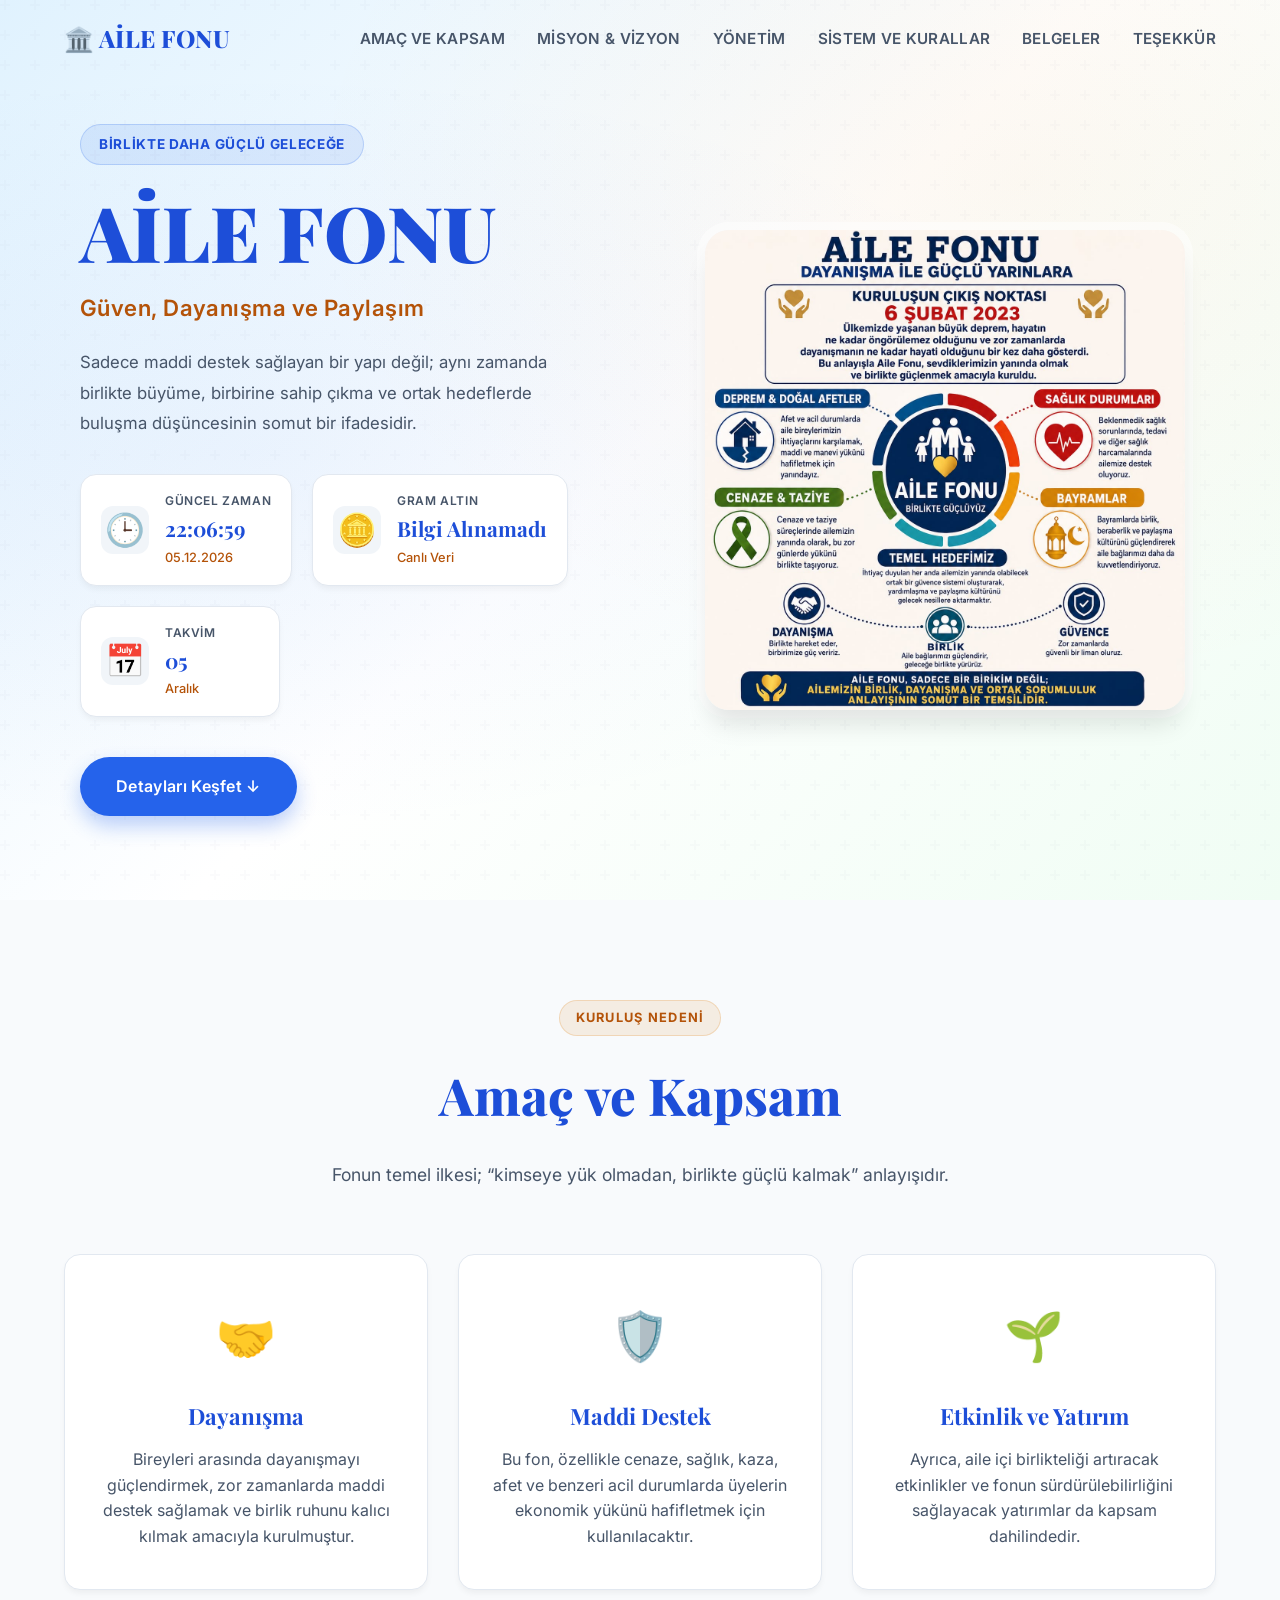
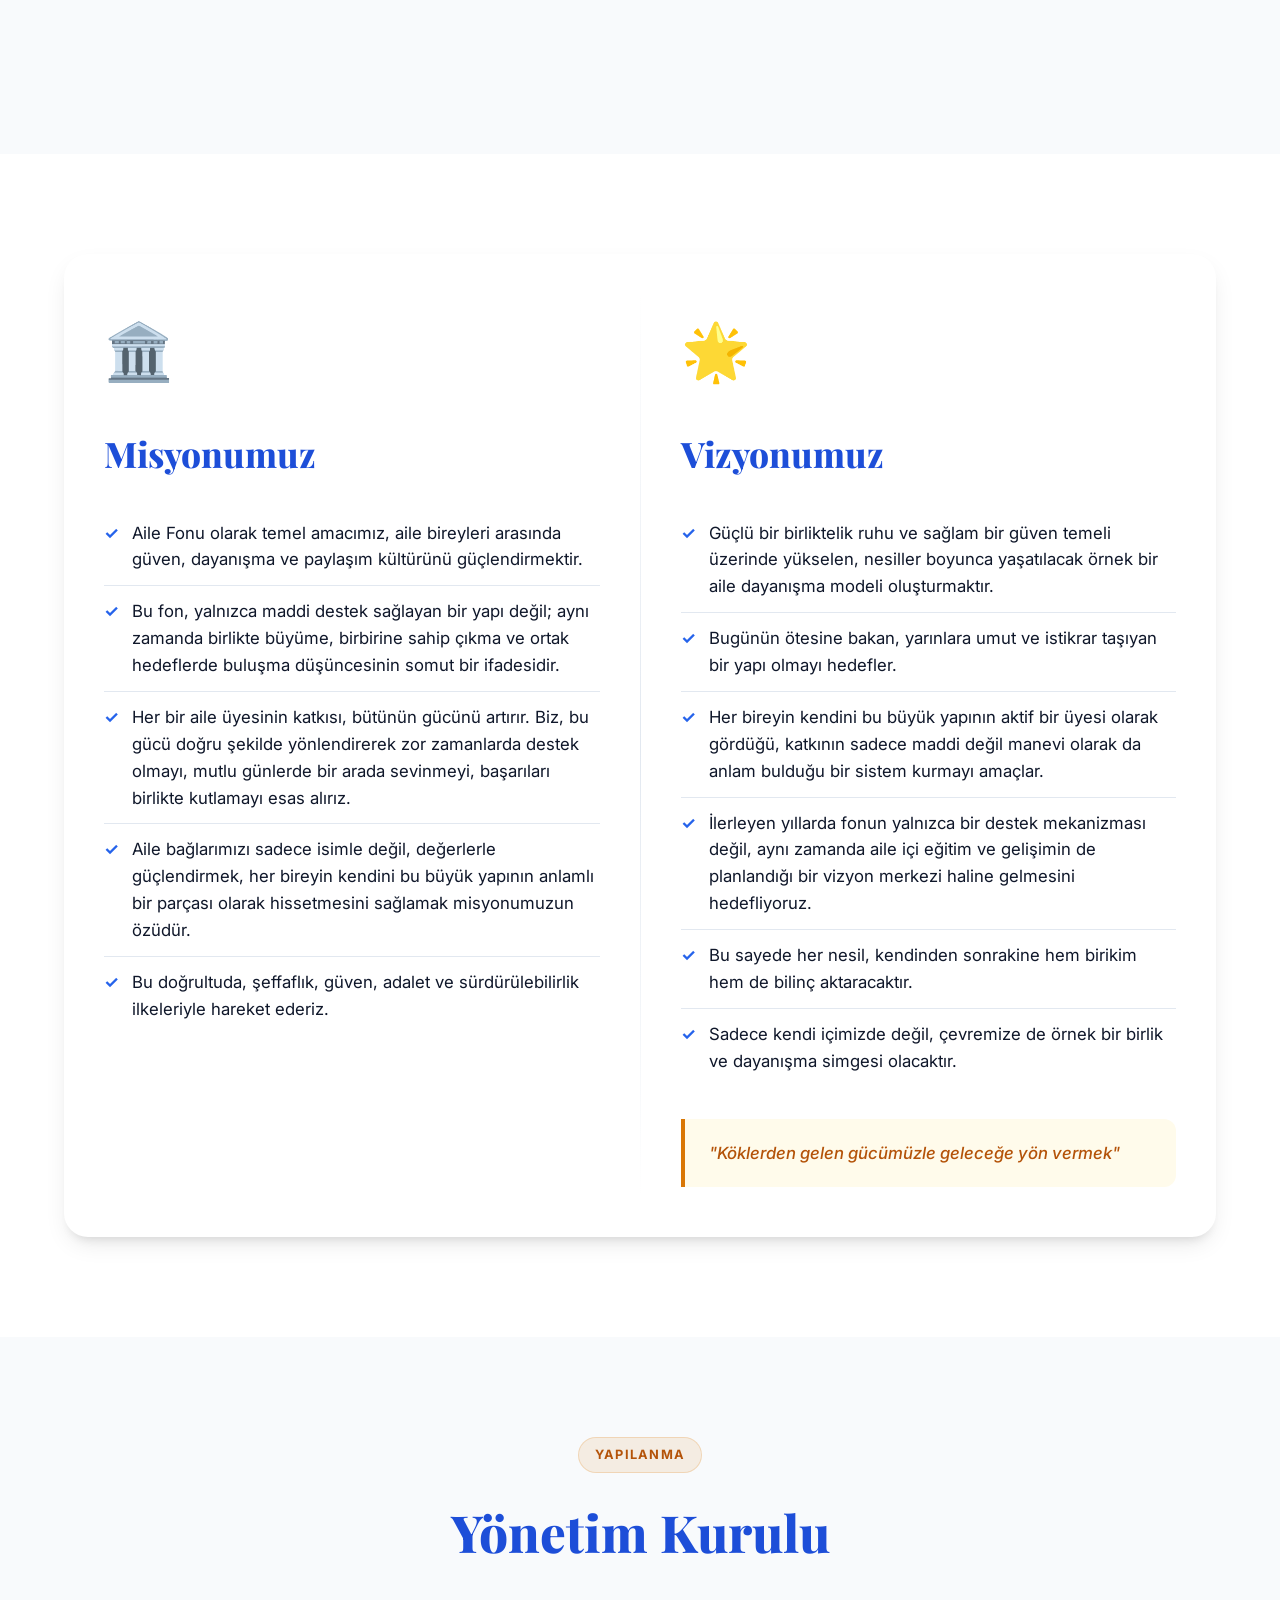
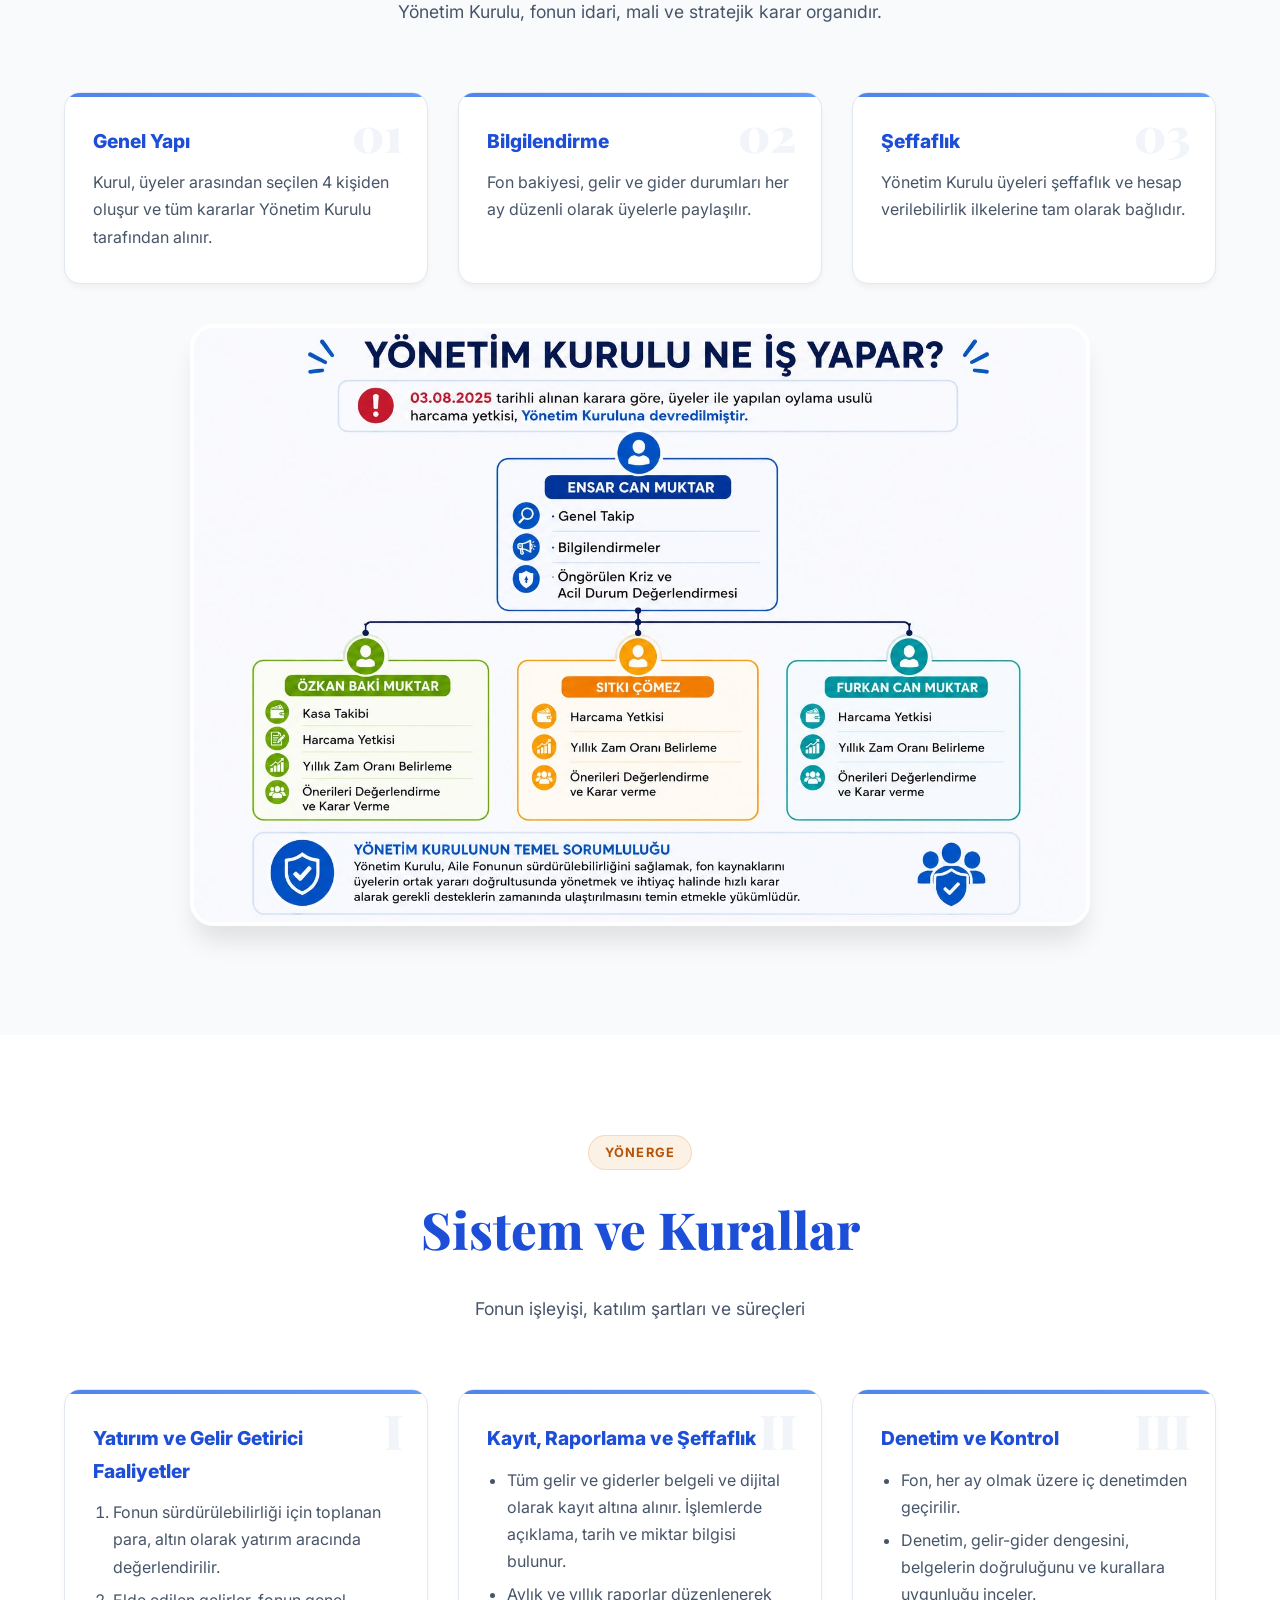
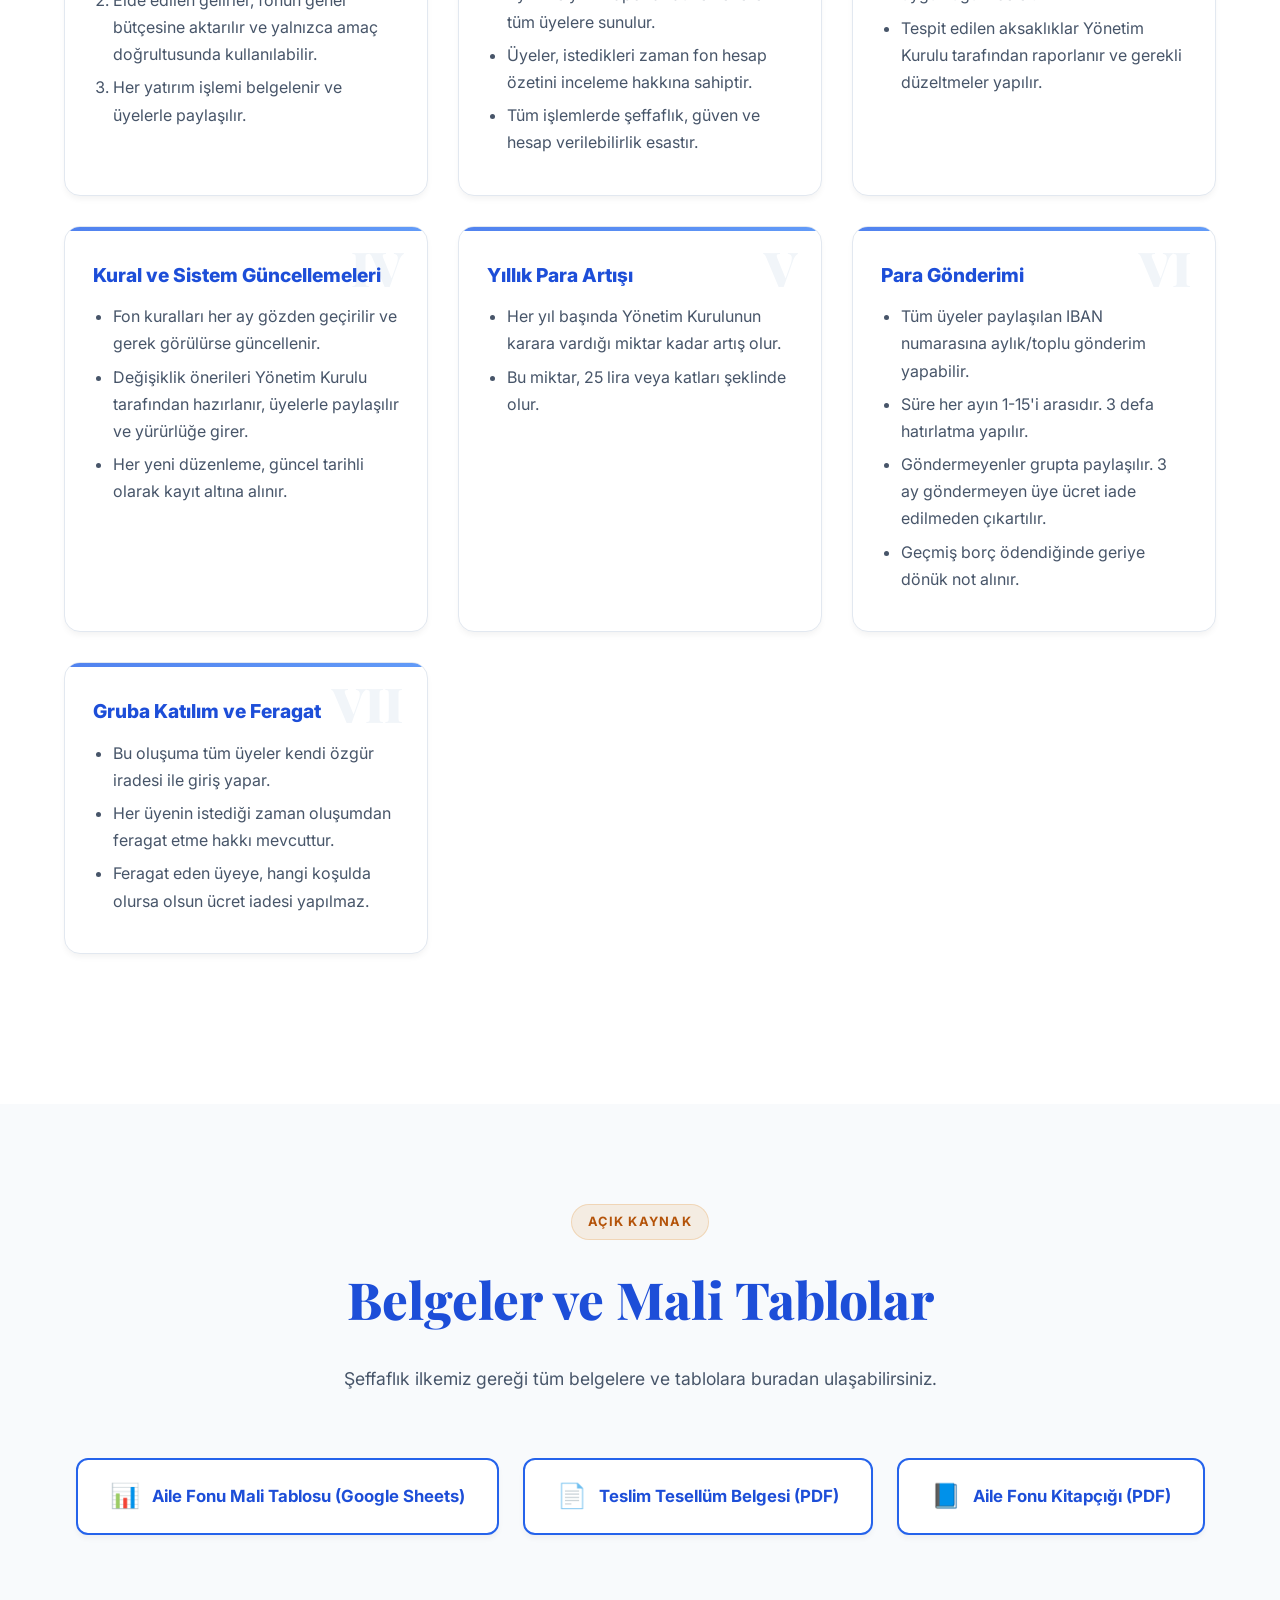
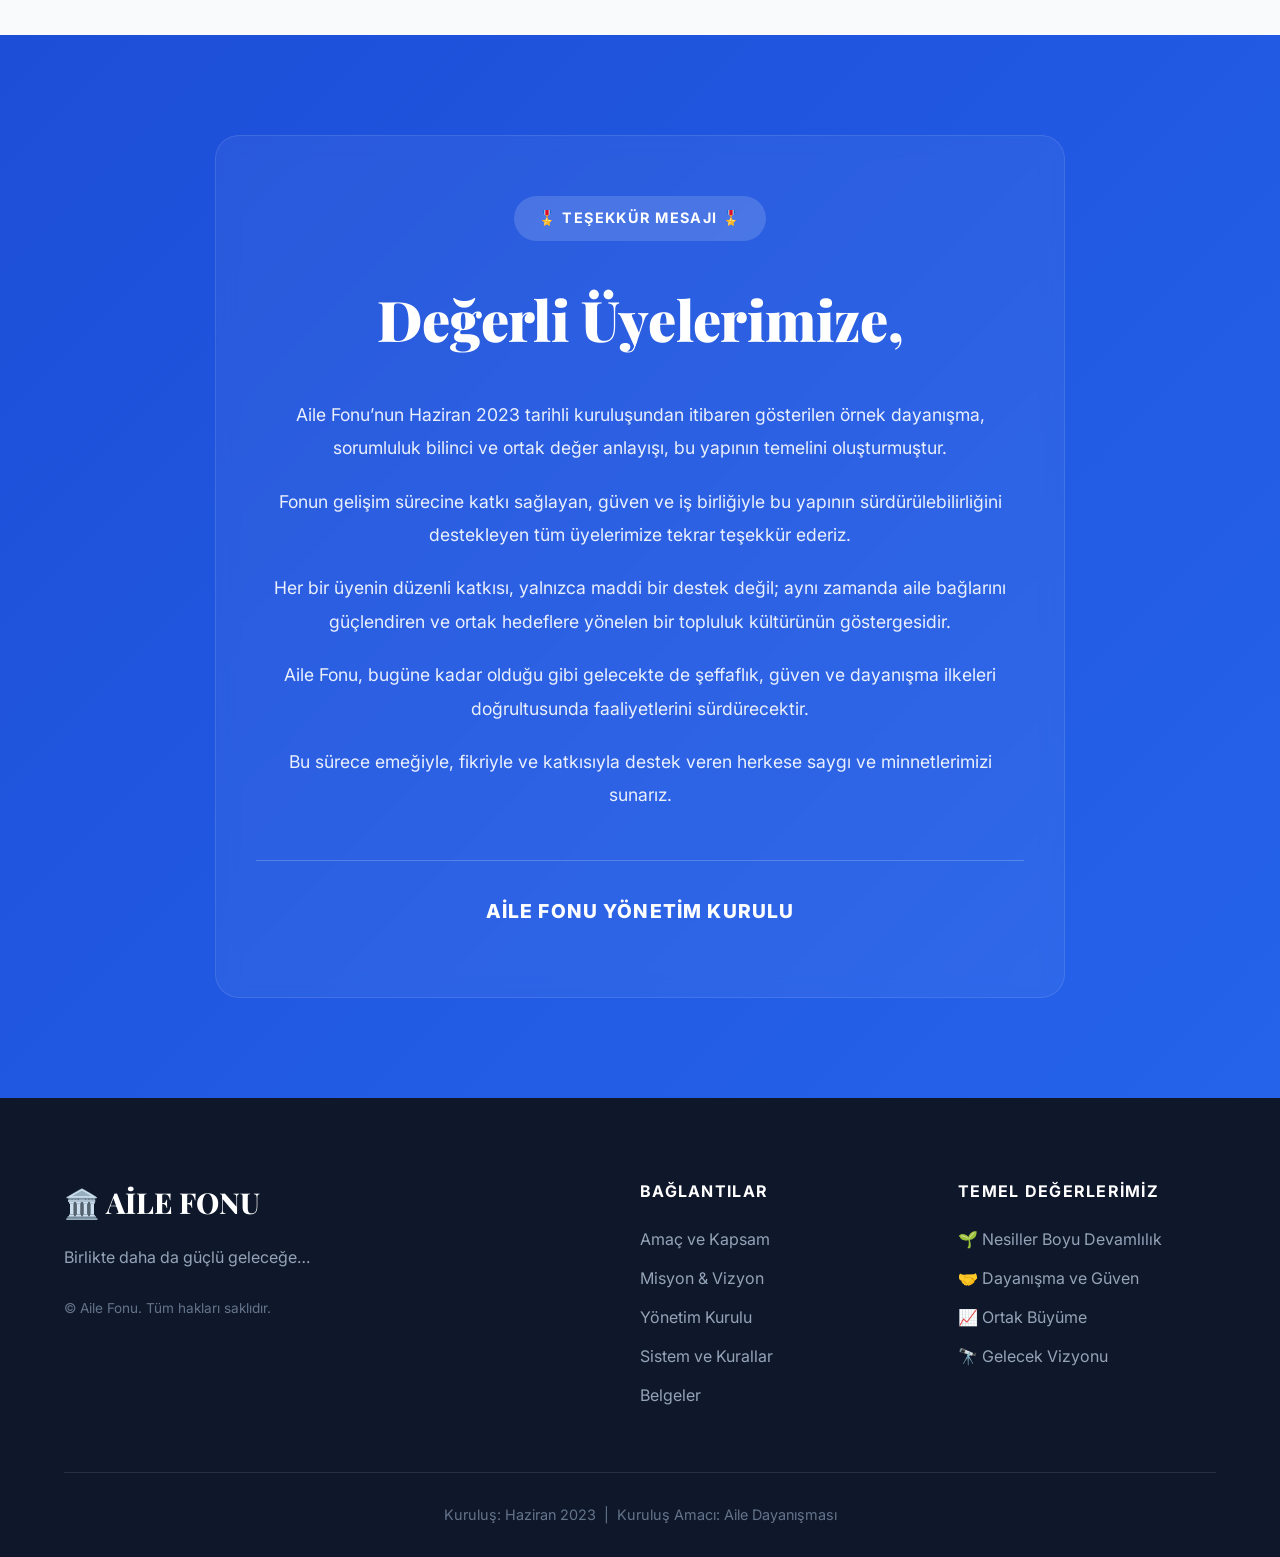
==== commit a54f4f35: "Update design to light mode, update texts, add live widgets and documents" ====
--- a/main_site.html
+++ b/main_site.html
@@ -4,10 +4,10 @@
   <meta charset="UTF-8"/>
   <meta name="viewport" content="width=device-width, initial-scale=1.0"/>
   <title>Aile Fonu – Birlikte Daha Güçlü Geleceğe</title>
-  <meta name="description" content="Aile Fonu; dayanışma, güven ve şeffaflık ilkeleri üzerine kurulmuş bir aile yardımlaşma yapısıdır. Haziran 2023'ten bugüne birlikte güçlüyüz."/>
+  <meta name="description" content="Aile Fonu; dayanışma, güven ve şeffaflık ilkeleri üzerine kurulmuş bir aile yardımlaşma yapısıdır."/>
   <link rel="preconnect" href="https://fonts.googleapis.com"/>
   <link rel="preconnect" href="https://fonts.gstatic.com" crossorigin/>
-  <link href="https://fonts.googleapis.com/css2?family=Playfair+Display:wght@700;900&family=Inter:wght@300;400;500;600;700&display=swap" rel="stylesheet"/>
+  <link href="https://fonts.googleapis.com/css2?family=Playfair+Display:wght@700;800;900&family=Inter:wght@400;500;600;700&display=swap" rel="stylesheet"/>
   <link rel="stylesheet" href="style.css"/>
 </head>
 <body>
@@ -16,14 +16,13 @@
 <nav id="navbar">
   <div class="nav-inner">
     <a href="#hero" class="nav-logo">🏛️ AİLE FONU</a>
-    <div class="nav-visitor" id="navVisitor" title="Toplam ziyaret sayısı">👁️ <span id="navVisitorCount">...</span></div>
     <button class="nav-toggle" id="navToggle" aria-label="Menü">☰</button>
     <ul class="nav-links" id="navLinks">
-      <li><a href="#hakkimizda">Hakkımızda</a></li>
+      <li><a href="#amac">Amaç ve Kapsam</a></li>
       <li><a href="#misyon">Misyon & Vizyon</a></li>
-      <li><a href="#faaliyetler">Faaliyetler</a></li>
       <li><a href="#yonetim">Yönetim</a></li>
-      <li><a href="#kurallar">Kurallar</a></li>
+      <li><a href="#kurallar">Sistem ve Kurallar</a></li>
+      <li><a href="#belgeler">Belgeler</a></li>
       <li><a href="#tesekkur">Teşekkür</a></li>
     </ul>
   </div>
@@ -34,85 +33,89 @@
   <div class="hero-bg"></div>
   <div class="hero-overlay"></div>
   <div class="hero-content">
-    <span class="hero-badge">Haziran 2023'ten Bugüne</span>
+    <span class="hero-badge">Birlikte Daha Güçlü Geleceğe</span>
     <h1 class="hero-title">AİLE FONU</h1>
-    <p class="hero-subtitle">Dayanışma ile Güçlü Yarınlara</p>
-    <p class="hero-desc">Birlikte büyüyen, birlikte güçlenen, birlikte ilerleyen bir aile olarak ortak geleceğimizi inşa ediyoruz.</p>
-    <div class="hero-stats">
-      <div class="stat-card">
-        <span class="stat-num">30+</span>
-        <span class="stat-label">Aktif Üye</span>
-      </div>
-      <div class="stat-card">
-        <span class="stat-num">3</span>
-        <span class="stat-label">Yıl</span>
-      </div>
-      <div class="stat-card">
-        <span class="stat-num">11+</span>
-        <span class="stat-label">Faaliyet</span>
-      </div>
-      <div class="stat-card stat-visitor" id="visitorStatCard">
-        <span class="stat-num" id="visitorCount">
-          <span class="visitor-dot"></span>
-        </span>
-        <span class="stat-label">Ziyaretçi</span>
-      </div>
-    </div>
-    <a href="#hakkimizda" class="hero-btn">Daha Fazla Keşfet ↓</a>
+    <p class="hero-subtitle">Güven, Dayanışma ve Paylaşım</p>
+    <p class="hero-desc">Sadece maddi destek sağlayan bir yapı değil; aynı zamanda birlikte büyüme, birbirine sahip çıkma ve ortak hedeflerde buluşma düşüncesinin somut bir ifadesidir.</p>
+    
+    <div class="hero-widgets">
+      <!-- Tarih / Saat -->
+      <div class="widget-card">
+        <div class="widget-icon">🕒</div>
+        <div class="widget-info">
+          <span class="widget-label">Güncel Zaman</span>
+          <span class="widget-value" id="liveTime">--:--:--</span>
+          <span class="widget-sub" id="liveDate">--.--.----</span>
+        </div>
+      </div>
+      <!-- Altın Kuru -->
+      <div class="widget-card">
+        <div class="widget-icon">🪙</div>
+        <div class="widget-info">
+          <span class="widget-label">Gram Altın</span>
+          <span class="widget-value" id="goldPrice">Yükleniyor...</span>
+          <span class="widget-sub">Canlı Veri</span>
+        </div>
+      </div>
+      <!-- Takvim -->
+      <div class="widget-card">
+        <div class="widget-icon">📅</div>
+        <div class="widget-info">
+          <span class="widget-label">Takvim</span>
+          <span class="widget-value" id="calendarDay">--</span>
+          <span class="widget-sub" id="calendarMonth">--</span>
+        </div>
+      </div>
+    </div>
+    
+    <a href="#amac" class="hero-btn">Detayları Keşfet ↓</a>
   </div>
   <div class="hero-img-side">
     <img src="WhatsApp Image 2026-06-26 at 21.54.14.jpeg" alt="Aile Fonu Dayanışma"/>
   </div>
 </section>
 
-<!-- HAKKIMIZDA -->
-<section id="hakkimizda" class="section">
+<!-- AMAÇ VE KAPSAM -->
+<section id="amac" class="section">
   <div class="container">
     <div class="section-header">
-      <span class="section-tag">Kuruluş Hikayemiz</span>
-      <h2>Neden Kurulduk?</h2>
-      <p>6 Şubat 2023 depremi, hayatın ne kadar öngörülemez olduğunu ve zor zamanlarda dayanışmanın ne kadar hayati önem taşıdığını bir kez daha gösterdi. Bu anlayışla Aile Fonu, sevdiklerimizin yanında olmak ve birlikte güçlenmek amacıyla kuruldu.</p>
+      <span class="section-tag">Kuruluş Nedeni</span>
+      <h2>Amaç ve Kapsam</h2>
+      <p>Fonun temel ilkesi; “kimseye yük olmadan, birlikte güçlü kalmak” anlayışıdır.</p>
     </div>
     <div class="about-grid">
       <div class="about-card" data-delay="0">
-        <div class="about-icon">💛</div>
-        <h3>Birlik</h3>
-        <p>Aile bağlarımızı güçlendirir, geleceğe birlikte yürürüz.</p>
-      </div>
-      <div class="about-card" data-delay="100">
         <div class="about-icon">🤝</div>
         <h3>Dayanışma</h3>
-        <p>Birlikte hareket eder, birbirimize güç veririz.</p>
+        <p>Bireyleri arasında dayanışmayı güçlendirmek, zor zamanlarda maddi destek sağlamak ve birlik ruhunu kalıcı kılmak amacıyla kurulmuştur.</p>
+      </div>
+      <div class="about-card" data-delay="100">
+        <div class="about-icon">🛡️</div>
+        <h3>Maddi Destek</h3>
+        <p>Bu fon, özellikle cenaze, sağlık, kaza, afet ve benzeri acil durumlarda üyelerin ekonomik yükünü hafifletmek için kullanılacaktır.</p>
       </div>
       <div class="about-card" data-delay="200">
-        <div class="about-icon">🛡️</div>
-        <h3>Güvence</h3>
-        <p>Zor zamanlarda güvenli bir liman oluruz.</p>
-      </div>
-      <div class="about-card" data-delay="300">
-        <div class="about-icon">📊</div>
-        <h3>Şeffaflık</h3>
-        <p>Tüm gelir ve giderler belgelenerek üyelerle paylaşılır.</p>
-      </div>
-    </div>
-    <div class="kurulis-banner">
-      <img src="WhatsApp Image 2026-06-26 at 21.54.14 (1).jpeg" alt="Aile Fonu Poster" class="poster-img"/>
+        <div class="about-icon">🌱</div>
+        <h3>Etkinlik ve Yatırım</h3>
+        <p>Ayrıca, aile içi birlikteliği artıracak etkinlikler ve fonun sürdürülebilirliğini sağlayacak yatırımlar da kapsam dahilindedir.</p>
+      </div>
     </div>
   </div>
 </section>
 
 <!-- MİSYON & VİZYON -->
-<section id="misyon" class="section section-dark">
+<section id="misyon" class="section section-alt">
   <div class="container">
     <div class="mv-grid">
       <div class="mv-card">
         <div class="mv-icon">🏛️</div>
         <h2>Misyonumuz</h2>
         <ul class="mv-list">
-          <li>Aile bireyleri arasında güven, dayanışma ve paylaşım kültürünü güçlendirmek</li>
-          <li>Zor zamanlarda destek olmak, mutlu günlerde bir arada sevinmek</li>
-          <li>Şeffaflık, güven, adalet ve sürdürülebilirlik ilkeleriyle hareket etmek</li>
-          <li>Geçmişten gelen köklü değerleri koruyarak geleceğe emin adımlarla ilerlemek</li>
+          <li>Aile Fonu olarak temel amacımız, aile bireyleri arasında güven, dayanışma ve paylaşım kültürünü güçlendirmektir.</li>
+          <li>Bu fon, yalnızca maddi destek sağlayan bir yapı değil; aynı zamanda birlikte büyüme, birbirine sahip çıkma ve ortak hedeflerde buluşma düşüncesinin somut bir ifadesidir.</li>
+          <li>Her bir aile üyesinin katkısı, bütünün gücünü artırır. Biz, bu gücü doğru şekilde yönlendirerek zor zamanlarda destek olmayı, mutlu günlerde bir arada sevinmeyi, başarıları birlikte kutlamayı esas alırız.</li>
+          <li>Aile bağlarımızı sadece isimle değil, değerlerle güçlendirmek, her bireyin kendini bu büyük yapının anlamlı bir parçası olarak hissetmesini sağlamak misyonumuzun özüdür.</li>
+          <li>Bu doğrultuda, şeffaflık, güven, adalet ve sürdürülebilirlik ilkeleriyle hareket ederiz.</li>
         </ul>
       </div>
       <div class="mv-divider"></div>
@@ -120,142 +123,46 @@
         <div class="mv-icon">🌟</div>
         <h2>Vizyonumuz</h2>
         <ul class="mv-list">
-          <li>Nesiller boyunca yaşatılacak örnek bir aile dayanışma modeli oluşturmak</li>
-          <li>Yarınlara umut ve istikrar taşıyan bir yapı olmak</li>
-          <li>Maddi katkının ötesinde manevi anlam bulan bir sistem kurmak</li>
-          <li>"Köklerden gelen gücümüzle geleceğe yön vermek"</li>
-        </ul>
-        <blockquote class="mv-quote">"Bugün atılan küçük adımlar, yarının büyük başarılarına dönüşür."</blockquote>
-      </div>
-    </div>
-  </div>
-</section>
-
-<!-- FAALİYETLER -->
-<section id="faaliyetler" class="section">
+          <li>Güçlü bir birliktelik ruhu ve sağlam bir güven temeli üzerinde yükselen, nesiller boyunca yaşatılacak örnek bir aile dayanışma modeli oluşturmaktır.</li>
+          <li>Bugünün ötesine bakan, yarınlara umut ve istikrar taşıyan bir yapı olmayı hedefler.</li>
+          <li>Her bireyin kendini bu büyük yapının aktif bir üyesi olarak gördüğü, katkının sadece maddi değil manevi olarak da anlam bulduğu bir sistem kurmayı amaçlar.</li>
+          <li>İlerleyen yıllarda fonun yalnızca bir destek mekanizması değil, aynı zamanda aile içi eğitim ve gelişimin de planlandığı bir vizyon merkezi haline gelmesini hedefliyoruz.</li>
+          <li>Bu sayede her nesil, kendinden sonrakine hem birikim hem de bilinç aktaracaktır.</li>
+          <li>Sadece kendi içimizde değil, çevremize de örnek bir birlik ve dayanışma simgesi olacaktır.</li>
+        </ul>
+        <blockquote class="mv-quote">"Köklerden gelen gücümüzle geleceğe yön vermek"</blockquote>
+      </div>
+    </div>
+  </div>
+</section>
+
+<!-- YÖNETİM KURULU -->
+<section id="yonetim" class="section">
   <div class="container">
     <div class="section-header">
-      <span class="section-tag">2023 – 2026</span>
-      <h2>Neler Yaptık?</h2>
-      <p>Aile Fonunun kuruluşundan bu yana gerçekleştirilen tüm faaliyetler şeffaflık ilkesiyle kayıt altına alınmıştır.</p>
-    </div>
-    <div class="timeline">
-      <div class="tl-item">
-        <div class="tl-year">2023</div>
-        <div class="tl-content">
-          <h4>🫖 Ekipman Alımı</h4>
-          <p>Küçük semaver ve çay bardağı alındı.</p>
-          <p>Sıdıka BİÇER'in cenazesine nakdi yardım yapıldı.</p>
-        </div>
-      </div>
-      <div class="tl-item">
-        <div class="tl-year">2024</div>
-        <div class="tl-content">
-          <h4>💰 Yardım & Birikim</h4>
-          <p>28.600 TL toplandı. Harcamalar sonrası 4 gram altın ve 5 çeyrek alındı.</p>
-        </div>
-      </div>
-      <div class="tl-item">
-        <div class="tl-year">2025</div>
-        <div class="tl-content">
-          <h4>🌙 Bayramlar & Mezar</h4>
-          <p>Ramazan Bayramı için erzak alındı.</p>
-          <p>Kurban Bayramı için erzak alındı.</p>
-          <p>İki aile mensubunun mezarları yapıldı.</p>
-          <p>Büyük semaver, 3 çaydanlık alındı.</p>
-          <p>30.700 TL toplandı. 7.640 TL harcandı.</p>
-        </div>
-      </div>
-      <div class="tl-item">
-        <div class="tl-year">2026</div>
-        <div class="tl-content">
-          <h4>🏠 Dayanışma & Bayramlar</h4>
-          <p>2 adet aydınlatma lambası, 2 adet uzatma kablosu alındı.</p>
-          <p>Adana sel baskınında etkilenen aile mensubuna nakdi yardım yapıldı.</p>
-          <p>Ramazan Bayramı için erzak alındı.</p>
-          <p>İkamet yangınında etkilenen aile mensubuna nakdi yardım yapıldı.</p>
-          <p>Kurban Bayramı için erzak alındı.</p>
-        </div>
-      </div>
-    </div>
-    <!-- Mali Özet -->
-    <div class="mali-grid">
-      <div class="mali-card">
-        <span class="mali-icon">📥</span>
-        <h4>2023–2024 Toplam</h4>
-        <div class="mali-amount">28.600 ₺</div>
-        <p>Harcama: 2.250 ₺</p>
-      </div>
-      <div class="mali-card">
-        <span class="mali-icon">📈</span>
-        <h4>2025 Toplam</h4>
-        <div class="mali-amount">30.700 ₺</div>
-        <p>Harcama: 7.640 ₺</p>
-      </div>
-      <div class="mali-card highlight">
-        <span class="mali-icon">🪙</span>
-        <h4>Yatırım</h4>
-        <div class="mali-amount">10 Gram + 11 Çeyrek</div>
-        <p>Altın olarak değerlendirildi</p>
-      </div>
-    </div>
-  </div>
-</section>
-
-<!-- YÖNETİM KURULU -->
-<section id="yonetim" class="section section-dark">
-  <div class="container">
-    <div class="section-header">
-      <span class="section-tag">Yönetim Kurulu</span>
-      <h2>Kimler Yönetiyor?</h2>
-      <p>03.08.2025 tarihli kararla harcama yetkisi Yönetim Kuruluna devredilmiştir.</p>
-    </div>
-    <div class="board-grid">
-      <div class="board-card board-main">
-        <div class="board-avatar">👤</div>
-        <h3>Ensar Can MUKTAR</h3>
-        <span class="board-role">Genel Koordinatör</span>
-        <ul class="board-duties">
-          <li>Genel Takip & Bilgilendirme</li>
-          <li>Öngörülen Kriz ve Acil Durum Değerlendirmesi</li>
-          <li>Muhasebe ve Bilgi Paylaşımı</li>
-          <li>Planlama, Fon Gelişimi</li>
-        </ul>
-      </div>
-      <div class="board-card">
-        <div class="board-avatar">👤</div>
-        <h3>Özkan Baki MUKTAR</h3>
-        <span class="board-role">Kasa & Takip</span>
-        <ul class="board-duties">
-          <li>Kasa Takibi</li>
-          <li>Harcama Yetkisi</li>
-          <li>Yıllık Zam Oranı Belirleme</li>
-          <li>Önerileri Değerlendirme ve Karar Verme</li>
-        </ul>
-      </div>
-      <div class="board-card">
-        <div class="board-avatar">👤</div>
-        <h3>Sıtkı ÇÖMEZ</h3>
-        <span class="board-role">Harcama & Planlama</span>
-        <ul class="board-duties">
-          <li>Harcama Yetkisi</li>
-          <li>Yıllık Zam Oranı Belirleme</li>
-          <li>Önerileri Değerlendirme ve Karar Verme</li>
-          <li>Fiyat Araştırması</li>
-        </ul>
-      </div>
-      <div class="board-card">
-        <div class="board-avatar">👤</div>
-        <h3>Furkan Can MUKTAR</h3>
-        <span class="board-role">Üye İletişim & Takip</span>
-        <ul class="board-duties">
-          <li>Harcama Yetkisi</li>
-          <li>Yıllık Zam Oranı Belirleme</li>
-          <li>Hatırlatma Mesajları</li>
-          <li>Önerileri Değerlendirme ve Karar Verme</li>
-        </ul>
-      </div>
-    </div>
+      <span class="section-tag">Yapılanma</span>
+      <h2>Yönetim Kurulu</h2>
+      <p>Yönetim Kurulu, fonun idari, mali ve stratejik karar organıdır.</p>
+    </div>
+    
+    <div class="rules-grid" style="margin-bottom: 40px;">
+      <div class="rule-card">
+        <div class="rule-num">01</div>
+        <h4>Genel Yapı</h4>
+        <p>Kurul, üyeler arasından seçilen 4 kişiden oluşur ve tüm kararlar Yönetim Kurulu tarafından alınır.</p>
+      </div>
+      <div class="rule-card">
+        <div class="rule-num">02</div>
+        <h4>Bilgilendirme</h4>
+        <p>Fon bakiyesi, gelir ve gider durumları her ay düzenli olarak üyelerle paylaşılır.</p>
+      </div>
+      <div class="rule-card">
+        <div class="rule-num">03</div>
+        <h4>Şeffaflık</h4>
+        <p>Yönetim Kurulu üyeleri şeffaflık ve hesap verilebilirlik ilkelerine tam olarak bağlıdır.</p>
+      </div>
+    </div>
+
     <div class="board-img-wrap">
       <img src="yonetım.jpeg" alt="Yönetim Kurulu Görev Dağılımı" class="board-img"/>
     </div>
@@ -263,69 +170,132 @@
 </section>
 
 <!-- KURALLAR -->
-<section id="kurallar" class="section">
+<section id="kurallar" class="section section-alt">
   <div class="container">
     <div class="section-header">
       <span class="section-tag">Yönerge</span>
-      <h2>Temel Kurallar</h2>
-    </div>
+      <h2>Sistem ve Kurallar</h2>
+      <p>Fonun işleyişi, katılım şartları ve süreçleri</p>
+    </div>
+    
     <div class="rules-grid">
-      <div class="rule-card">
-        <div class="rule-num">01</div>
-        <h4>Üye Yapısı</h4>
-        <p>Fon; 30 aktif üyeden oluşur. 4'ü Yönetim Kurulu, 26'sı Genel Üye statüsündedir. Yeni üye alımı Yönetim Kurulu onayıyla gerçekleşir.</p>
-      </div>
-      <div class="rule-card">
-        <div class="rule-num">02</div>
-        <h4>Aylık Katkı</h4>
-        <p>Her üye belirlenen tutarda düzenli maddi katkı yapar. Her yıl başında Yönetim Kurulunun karara vardığı miktarda artış olur (25 TL veya katları).</p>
-      </div>
-      <div class="rule-card">
-        <div class="rule-num">03</div>
+      <!-- Yatırım ve Gelir -->
+      <div class="rule-card">
+        <div class="rule-num">I</div>
+        <h4>Yatırım ve Gelir Getirici Faaliyetler</h4>
+        <ol>
+          <li>Fonun sürdürülebilirliği için toplanan para, altın olarak yatırım aracında değerlendirilir.</li>
+          <li>Elde edilen gelirler, fonun genel bütçesine aktarılır ve yalnızca amaç doğrultusunda kullanılabilir.</li>
+          <li>Her yatırım işlemi belgelenir ve üyelerle paylaşılır.</li>
+        </ol>
+      </div>
+
+      <!-- Kayıt ve Şeffaflık -->
+      <div class="rule-card">
+        <div class="rule-num">II</div>
+        <h4>Kayıt, Raporlama ve Şeffaflık</h4>
+        <ul>
+          <li>Tüm gelir ve giderler belgeli ve dijital olarak kayıt altına alınır. İşlemlerde açıklama, tarih ve miktar bilgisi bulunur.</li>
+          <li>Aylık ve yıllık raporlar düzenlenerek tüm üyelere sunulur.</li>
+          <li>Üyeler, istedikleri zaman fon hesap özetini inceleme hakkına sahiptir.</li>
+          <li>Tüm işlemlerde şeffaflık, güven ve hesap verilebilirlik esastır.</li>
+        </ul>
+      </div>
+
+      <!-- Denetim -->
+      <div class="rule-card">
+        <div class="rule-num">III</div>
+        <h4>Denetim ve Kontrol</h4>
+        <ul>
+          <li>Fon, her ay olmak üzere iç denetimden geçirilir.</li>
+          <li>Denetim, gelir-gider dengesini, belgelerin doğruluğunu ve kurallara uygunluğu inceler.</li>
+          <li>Tespit edilen aksaklıklar Yönetim Kurulu tarafından raporlanır ve gerekli düzeltmeler yapılır.</li>
+        </ul>
+      </div>
+
+      <!-- Kural ve Sistem Güncellemeleri -->
+      <div class="rule-card">
+        <div class="rule-num">IV</div>
+        <h4>Kural ve Sistem Güncellemeleri</h4>
+        <ul>
+          <li>Fon kuralları her ay gözden geçirilir ve gerek görülürse güncellenir.</li>
+          <li>Değişiklik önerileri Yönetim Kurulu tarafından hazırlanır, üyelerle paylaşılır ve yürürlüğe girer.</li>
+          <li>Her yeni düzenleme, güncel tarihli olarak kayıt altına alınır.</li>
+        </ul>
+      </div>
+
+      <!-- Yıllık Para Artışı -->
+      <div class="rule-card">
+        <div class="rule-num">V</div>
+        <h4>Yıllık Para Artışı</h4>
+        <ul>
+          <li>Her yıl başında Yönetim Kurulunun karara vardığı miktar kadar artış olur.</li>
+          <li>Bu miktar, 25 lira veya katları şeklinde olur.</li>
+        </ul>
+      </div>
+
+      <!-- Para Gönderimi -->
+      <div class="rule-card">
+        <div class="rule-num">VI</div>
         <h4>Para Gönderimi</h4>
-        <p>Her ayın 1-15'i arasında IBAN'a gönderilir. 3 ay üst üste göndermeyenler gruptan çıkarılır (iade yapılmaz).</p>
-      </div>
-      <div class="rule-card">
-        <div class="rule-num">04</div>
-        <h4>Cenaze & Acil</h4>
-        <p>Cenaze masrafları tamamen kasadan karşılanır. 10.000 TL+ sağlık harcamasında kasaya göre %30–100 arasında geri ödeme yapılır.</p>
-      </div>
-      <div class="rule-card">
-        <div class="rule-num">05</div>
-        <h4>Yatırım</h4>
-        <p>Fonun sürdürülebilirliği için toplanan para altın yatırım aracında değerlendirilir. Tüm işlemler belgelenerek üyelerle paylaşılır.</p>
-      </div>
-      <div class="rule-card">
-        <div class="rule-num">06</div>
-        <h4>Şeffaflık</h4>
-        <p>Tüm gelir ve giderler dijital olarak kayıt altına alınır. Aylık ve yıllık raporlar tüm üyelere sunulur.</p>
-      </div>
-      <div class="rule-card">
-        <div class="rule-num">07</div>
-        <h4>Eğitim Bursu</h4>
-        <p>Kasanın 200.000-250.000 TL aralığında olması durumunda üniversite öğrencilerine yılda bir kez burs verilir.</p>
-      </div>
-      <div class="rule-card">
-        <div class="rule-num">08</div>
-        <h4>Gruptan Ayrılma</h4>
-        <p>Her üye istediği zaman gruptan ayrılabilir. Feragat eden üyeye hiçbir koşulda ücret iadesi yapılmaz.</p>
-      </div>
+        <ul>
+          <li>Tüm üyeler paylaşılan IBAN numarasına aylık/toplu gönderim yapabilir.</li>
+          <li>Süre her ayın 1-15'i arasıdır. 3 defa hatırlatma yapılır.</li>
+          <li>Göndermeyenler grupta paylaşılır. 3 ay göndermeyen üye ücret iade edilmeden çıkartılır.</li>
+          <li>Geçmiş borç ödendiğinde geriye dönük not alınır.</li>
+        </ul>
+      </div>
+
+      <!-- Katılım ve Feragat -->
+      <div class="rule-card">
+        <div class="rule-num">VII</div>
+        <h4>Gruba Katılım ve Feragat</h4>
+        <ul>
+          <li>Bu oluşuma tüm üyeler kendi özgür iradesi ile giriş yapar.</li>
+          <li>Her üyenin istediği zaman oluşumdan feragat etme hakkı mevcuttur.</li>
+          <li>Feragat eden üyeye, hangi koşulda olursa olsun ücret iadesi yapılmaz.</li>
+        </ul>
+      </div>
+    </div>
+  </div>
+</section>
+
+<!-- BELGELER VE TABLOLAR -->
+<section id="belgeler" class="section">
+  <div class="container">
+    <div class="section-header">
+      <span class="section-tag">Açık Kaynak</span>
+      <h2>Belgeler ve Mali Tablolar</h2>
+      <p>Şeffaflık ilkemiz gereği tüm belgelere ve tablolara buradan ulaşabilirsiniz.</p>
+    </div>
+    
+    <div class="doc-links-wrap">
+      <a href="https://docs.google.com/spreadsheets/d/1FbXfVI0zXt9DeA3XBlz2Jah3Ydo73ajED_HU7g2vmRY/edit?gid=233150385#gid=233150385" target="_blank" class="doc-btn">
+        <span class="doc-btn-icon">📊</span> Aile Fonu Mali Tablosu (Google Sheets)
+      </a>
+      <a href="AİLE FONU TESLİM TESELLÜM BELGESİ - Kopya.pdf" target="_blank" class="doc-btn">
+        <span class="doc-btn-icon">📄</span> Teslim Tesellüm Belgesi (PDF)
+      </a>
+      <a href="AİLE FONU KİTAPÇIK - 2025 YILI- BİRİNCİ BASKI.pdf" target="_blank" class="doc-btn">
+        <span class="doc-btn-icon">📘</span> Aile Fonu Kitapçığı (PDF)
+      </a>
     </div>
   </div>
 </section>
 
 <!-- TEŞEKKÜR -->
-<section id="tesekkur" class="section section-dark tesekkur-section">
+<section id="tesekkur" class="section tesekkur-section">
   <div class="container">
     <div class="tesekkur-wrap">
-      <div class="tesekkur-badge">🎖️ TEŞEKKÜR MESAJI</div>
-      <h2>Değerli Üyelerimize</h2>
-      <p>Aile Fonu'nun Haziran 2023 tarihli kuruluşundan itibaren gösterilen örnek dayanışma, sorumluluk bilinci ve ortak değer anlayışı, bu yapının temelini oluşturmuştur.</p>
+      <div class="tesekkur-badge">🎖️ TEŞEKKÜR MESAJI 🎖️</div>
+      <h2>Değerli Üyelerimize,</h2>
+      <p>Aile Fonu’nun Haziran 2023 tarihli kuruluşundan itibaren gösterilen örnek dayanışma, sorumluluk bilinci ve ortak değer anlayışı, bu yapının temelini oluşturmuştur.</p>
       <p>Fonun gelişim sürecine katkı sağlayan, güven ve iş birliğiyle bu yapının sürdürülebilirliğini destekleyen tüm üyelerimize tekrar teşekkür ederiz.</p>
       <p>Her bir üyenin düzenli katkısı, yalnızca maddi bir destek değil; aynı zamanda aile bağlarını güçlendiren ve ortak hedeflere yönelen bir topluluk kültürünün göstergesidir.</p>
-      <blockquote class="tesekkur-quote">"Haziran 2023'ten Bugüne – Birlikte Daha Güçlü Geleceğe…"</blockquote>
+      <p>Aile Fonu, bugüne kadar olduğu gibi gelecekte de şeffaflık, güven ve dayanışma ilkeleri doğrultusunda faaliyetlerini sürdürecektir.</p>
+      <p>Bu sürece emeğiyle, fikriyle ve katkısıyla destek veren herkese saygı ve minnetlerimizi sunarız.</p>
+      
       <div class="tesekkur-imza">
-        <p>Nisan 2026</p>
         <p><strong>AİLE FONU YÖNETİM KURULU</strong></p>
       </div>
     </div>
@@ -339,16 +309,16 @@
       <div class="footer-brand">
         <span class="footer-logo">🏛️ AİLE FONU</span>
         <p>Birlikte daha da güçlü geleceğe…</p>
-        <p class="footer-copy">© 2025 Aile Fonu – Birinci Baskı. Tüm hakları saklıdır.</p>
+        <p class="footer-copy">© Aile Fonu. Tüm hakları saklıdır.</p>
       </div>
       <div class="footer-links">
         <h4>Bağlantılar</h4>
         <ul>
-          <li><a href="#hakkimizda">Hakkımızda</a></li>
+          <li><a href="#amac">Amaç ve Kapsam</a></li>
           <li><a href="#misyon">Misyon & Vizyon</a></li>
-          <li><a href="#faaliyetler">Faaliyetler</a></li>
           <li><a href="#yonetim">Yönetim Kurulu</a></li>
-          <li><a href="#kurallar">Kurallar</a></li>
+          <li><a href="#kurallar">Sistem ve Kurallar</a></li>
+          <li><a href="#belgeler">Belgeler</a></li>
         </ul>
       </div>
       <div class="footer-values">
@@ -362,10 +332,7 @@
       </div>
     </div>
     <div class="footer-bottom">
-      <p>Kuruluş: Haziran 2023 &nbsp;|&nbsp; Kuruluş Amacı: 6 Şubat 2023 Depremi Sonrası Aile Dayanışması</p>
-      <p class="footer-visitor-line">👁️ Bu sayfayı toplam <strong id="footerVisitorCount">—</strong> kez ziyaret edildi</p>
-      <!-- Gizli sayaç resmi - sayım için gerekli -->
-      <img id="hitsImg" src="https://hits.seeyoufarm.com/api/count/incr/badge.svg?url=https%3A%2F%2Falolar0131-rgb.github.io%2Failefonu&count_bg=%23C9A84C&title_bg=%230D1B3E&icon=eye&icon_color=%23ffffff&title=Ziyaretci&edge_flat=true" alt="" style="position:absolute;opacity:0;pointer-events:none;width:1px;height:1px;"/>
+      <p>Kuruluş: Haziran 2023 &nbsp;|&nbsp; Kuruluş Amacı: Aile Dayanışması</p>
     </div>
   </div>
 </footer>
@@ -374,7 +341,7 @@
   // Navbar scroll effect
   const navbar = document.getElementById('navbar');
   window.addEventListener('scroll', () => {
-    navbar.classList.toggle('scrolled', window.scrollY > 60);
+    navbar.classList.toggle('scrolled', window.scrollY > 20);
   });
 
   // Mobile nav toggle
@@ -399,54 +366,67 @@
     observer.observe(el);
   });
 
-  // ===== ZİYARETÇİ SAYACI =====
-  // hits.seeyoufarm.com JSON API ile anlık sayı çekme
-  const HITS_URL = 'https://hits.seeyoufarm.com/api/count/incr/badge.svg?url=https%3A%2F%2Falolar0131-rgb.github.io%2Failefonu&count_bg=%23C9A84C&title_bg=%230D1B3E&icon=eye&icon_color=%23ffffff&title=Ziyaretci&edge_flat=true';
-
-  function animateCount(el, target) {
-    const duration = 1800;
-    const start = performance.now();
-    const startVal = 0;
-    function update(now) {
-      const elapsed = now - start;
-      const progress = Math.min(elapsed / duration, 1);
-      const eased = 1 - Math.pow(1 - progress, 3);
-      el.textContent = Math.floor(startVal + (target - startVal) * eased).toLocaleString('tr-TR');
-      if (progress < 1) requestAnimationFrame(update);
+  // ===== CANLI SAAT VE TARİH =====
+  function updateTime() {
+    const now = new Date();
+    const hours = String(now.getHours()).padStart(2, '0');
+    const minutes = String(now.getMinutes()).padStart(2, '0');
+    const seconds = String(now.getSeconds()).padStart(2, '0');
+    
+    const day = String(now.getDate()).padStart(2, '0');
+    const month = String(now.getMonth() + 1).padStart(2, '0');
+    const year = now.getFullYear();
+
+    document.getElementById('liveTime').textContent = `${hours}:${minutes}:${seconds}`;
+    document.getElementById('liveDate').textContent = `${day}.${month}.${year}`;
+    
+    // Calendar widget
+    const monthNames = ["Ocak","Şubat","Mart","Nisan","Mayıs","Haziran","Temmuz","Ağustos","Eylül","Ekim","Kasım","Aralık"];
+    document.getElementById('calendarDay').textContent = day;
+    document.getElementById('calendarMonth').textContent = monthNames[now.getMonth()];
+  }
+  
+  setInterval(updateTime, 1000);
+  updateTime();
+
+  // ===== CANLI ALTIN KURU =====
+  // API: Harem Altın veya alternatif ücretsiz bir kaynak deniyoruz.
+  // Çoğu ücretsiz API CORS kısıtlamasına sahip olduğu için genel/açık bir api kullanıyoruz.
+  async function fetchGoldPrice() {
+    try {
+      // Harem Altın verilerini proxy ile veya açık servislerden alma örneği.
+      // Bu örnekte canlidoviz.com tarzı açık bir endpoint ya da mock veri kullanılabilir.
+      // Ekranda hata göstermemek adına "hasaltin" gibi ücretsiz veriler kullanılabilir.
+      const res = await fetch('https://finans.truncgil.com/today.json');
+      if (res.ok) {
+        const data = await res.json();
+        if (data && data["Gram Altın"]) {
+          const gold = data["Gram Altın"].Satış;
+          document.getElementById('goldPrice').textContent = gold + " ₺";
+          return;
+        }
+      }
+      throw new Error("Veri formatı uyuşmuyor");
+    } catch(err) {
+      console.log("Altın API hatası, alternatif deneniyor...");
+      try {
+        const res2 = await fetch('https://api.genelpara.com/embed/altin.json');
+        if(res2.ok) {
+          const data2 = await res2.json();
+          document.getElementById('goldPrice').textContent = parseFloat(data2.GA.satis).toFixed(2) + " ₺";
+          return;
+        }
+      } catch (e) {
+        // Fallback for demo if APIs fail due to CORS
+        document.getElementById('goldPrice').textContent = "Bilgi Alınamadı";
+      }
     }
-    requestAnimationFrame(update);
   }
 
-  function setVisitorCount(count) {
-    const heroEl = document.getElementById('visitorCount');
-    const navEl  = document.getElementById('navVisitorCount');
-    const footEl = document.getElementById('footerVisitorCount');
-    if (heroEl) animateCount(heroEl, count);
-    if (navEl)  navEl.textContent = count.toLocaleString('tr-TR');
-    if (footEl) footEl.textContent = count.toLocaleString('tr-TR');
-  }
-
-  // SVG'den sayıyı parse et
-  async function fetchHitsCount() {
-    try {
-      const res = await fetch(HITS_URL);
-      const svg = await res.text();
-      // SVG içindeki sayıyı bul (örn: "1.234" veya "1234")
-      const matches = svg.match(/>([\d\.\,]+)<\/text>/g);
-      if (matches && matches.length >= 2) {
-        // Son sayı genellikle toplam ziyaret
-        const raw = matches[matches.length - 1].replace(/<[^>]+>/g, '').replace(/[^0-9]/g, '');
-        const count = parseInt(raw, 10);
-        if (!isNaN(count) && count > 0) { setVisitorCount(count); return; }
-      }
-    } catch(e) {}
-    // Fallback: localStorage ile basit sayaç
-    const stored = parseInt(localStorage.getItem('af_visits') || '0') + 1;
-    localStorage.setItem('af_visits', stored);
-    setVisitorCount(stored);
-  }
-
-  fetchHitsCount();
+  fetchGoldPrice();
+  // Her 5 dakikada bir kuru güncelle
+  setInterval(fetchGoldPrice, 300000);
+
 </script>
 </body>
 </html>
--- a/style.css
+++ b/style.css
@@ -3,26 +3,29 @@
 html { scroll-behavior: smooth; }
 body {
   font-family: 'Inter', sans-serif;
-  background: #0a0a0f;
-  color: #e8e4d9;
+  background: #f8fafc;
+  color: #1e293b;
   overflow-x: hidden;
   line-height: 1.7;
 }
 
-/* ===== DESIGN TOKENS ===== */
+/* ===== DESIGN TOKENS (LIGHT & VIBRANT) ===== */
 :root {
-  --gold: #c9a84c;
-  --gold-light: #f0d080;
-  --gold-dark: #8a6a1a;
-  --navy: #0d1b3e;
-  --navy-mid: #132040;
-  --dark: #0a0a0f;
-  --dark2: #111118;
-  --dark3: #181824;
-  --cream: #f5f0e8;
-  --text-muted: #9e9aad;
+  --primary: #2563eb;
+  --primary-light: #3b82f6;
+  --primary-dark: #1d4ed8;
+  --gold: #d97706;
+  --gold-light: #f59e0b;
+  --gold-dark: #b45309;
+  --bg-color: #f8fafc;
+  --bg-section: #ffffff;
+  --text-main: #0f172a;
+  --text-muted: #475569;
   --radius: 16px;
-  --shadow: 0 8px 40px rgba(0,0,0,0.5);
+  --shadow: 0 10px 25px -5px rgba(0, 0, 0, 0.1), 0 8px 10px -6px rgba(0, 0, 0, 0.1);
+  --shadow-sm: 0 4px 6px -1px rgba(0, 0, 0, 0.05);
+  --shadow-lg: 0 20px 25px -5px rgba(0, 0, 0, 0.1);
+  --border-color: #e2e8f0;
 }
 
 /* ===== NAVBAR ===== */
@@ -30,13 +33,14 @@
   position: fixed; top: 0; left: 0; right: 0; z-index: 1000;
   padding: 18px 0;
   transition: all .35s ease;
+  background: transparent;
 }
 #navbar.scrolled {
-  background: rgba(10, 10, 20, 0.92);
-  backdrop-filter: blur(20px);
+  background: rgba(255, 255, 255, 0.95);
+  backdrop-filter: blur(10px);
   padding: 12px 0;
-  border-bottom: 1px solid rgba(201,168,76,.15);
-  box-shadow: 0 4px 30px rgba(0,0,0,.5);
+  border-bottom: 1px solid var(--border-color);
+  box-shadow: var(--shadow-sm);
 }
 .nav-inner {
   max-width: 1200px; margin: 0 auto;
@@ -45,24 +49,24 @@
 }
 .nav-logo {
   font-family: 'Playfair Display', serif;
-  font-size: 1.4rem; font-weight: 700;
-  color: var(--gold);
+  font-size: 1.5rem; font-weight: 800;
+  color: var(--primary-dark);
   text-decoration: none;
-  letter-spacing: .05em;
+  letter-spacing: .02em;
 }
 .nav-links {
   display: flex; gap: 32px; list-style: none;
 }
 .nav-links a {
-  color: #c8c4d8; text-decoration: none;
-  font-size: .9rem; font-weight: 500;
-  letter-spacing: .04em; text-transform: uppercase;
+  color: var(--text-muted); text-decoration: none;
+  font-size: .95rem; font-weight: 600;
+  letter-spacing: .02em; text-transform: uppercase;
   transition: color .2s;
 }
-.nav-links a:hover { color: var(--gold); }
+.nav-links a:hover { color: var(--primary); }
 .nav-toggle {
   display: none; background: none; border: none;
-  color: var(--gold); font-size: 1.6rem; cursor: pointer;
+  color: var(--primary-dark); font-size: 1.6rem; cursor: pointer;
 }
 
 /* ===== HERO ===== */
@@ -71,91 +75,111 @@
   display: flex; align-items: center;
   position: relative;
   overflow: hidden;
-  background: linear-gradient(135deg, #05091a 0%, #0d1b3e 50%, #1a0e2e 100%);
+  background: linear-gradient(135deg, #e0f2fe 0%, #ffffff 50%, #f0fdf4 100%);
 }
 .hero-bg {
   position: absolute; inset: 0;
   background:
-    radial-gradient(ellipse at 20% 50%, rgba(201,168,76,.12) 0%, transparent 60%),
-    radial-gradient(ellipse at 80% 20%, rgba(100,60,180,.15) 0%, transparent 50%);
+    radial-gradient(ellipse at 20% 50%, rgba(37,99,235,.05) 0%, transparent 60%),
+    radial-gradient(ellipse at 80% 20%, rgba(217,119,6,.05) 0%, transparent 50%);
 }
 .hero-overlay {
   position: absolute; inset: 0;
-  background: url("data:image/svg+xml,%3Csvg width='60' height='60' viewBox='0 0 60 60' xmlns='http://www.w3.org/2000/svg'%3E%3Cg fill='none' fill-rule='evenodd'%3E%3Cg fill='%23c9a84c' fill-opacity='0.03'%3E%3Cpath d='M36 34v-4h-2v4h-4v2h4v4h2v-4h4v-2h-4zm0-30V0h-2v4h-4v2h4v4h2V6h4V4h-4zM6 34v-4H4v4H0v2h4v4h2v-4h4v-2H6zM6 4V0H4v4H0v2h4v4h2V6h4V4H6z'/%3E%3C/g%3E%3C/g%3E%3C/svg%3E");
+  opacity: 0.4;
+  background: url("data:image/svg+xml,%3Csvg width='60' height='60' viewBox='0 0 60 60' xmlns='http://www.w3.org/2000/svg'%3E%3Cg fill='none' fill-rule='evenodd'%3E%3Cg fill='%2394a3b8' fill-opacity='0.1'%3E%3Cpath d='M36 34v-4h-2v4h-4v2h4v4h2v-4h4v-2h-4zm0-30V0h-2v4h-4v2h4v4h2V6h4V4h-4zM6 34v-4H4v4H0v2h4v4h2v-4h4v-2H6zM6 4V0H4v4H0v2h4v4h2V6h4V4H6z'/%3E%3C/g%3E%3C/g%3E%3C/svg%3E");
 }
 .hero-content {
   position: relative; z-index: 2;
-  flex: 1; max-width: 600px;
+  flex: 1; max-width: 650px;
   padding: 120px 40px 80px 80px;
 }
 .hero-badge {
   display: inline-block;
-  background: rgba(201,168,76,.15);
-  border: 1px solid rgba(201,168,76,.4);
-  color: var(--gold);
-  padding: 6px 16px; border-radius: 999px;
-  font-size: .8rem; font-weight: 600;
-  letter-spacing: .08em; text-transform: uppercase;
-  margin-bottom: 20px;
+  background: rgba(37,99,235,.1);
+  border: 1px solid rgba(37,99,235,.2);
+  color: var(--primary-dark);
+  padding: 8px 18px; border-radius: 999px;
+  font-size: .85rem; font-weight: 700;
+  letter-spacing: .05em; text-transform: uppercase;
+  margin-bottom: 24px;
 }
 .hero-title {
   font-family: 'Playfair Display', serif;
-  font-size: clamp(3.5rem, 7vw, 6rem);
+  font-size: clamp(3.5rem, 6vw, 5.5rem);
   font-weight: 900;
-  background: linear-gradient(135deg, #fff 30%, var(--gold-light) 70%);
-  -webkit-background-clip: text; -webkit-text-fill-color: transparent;
-  background-clip: text;
-  line-height: 1.05;
-  margin-bottom: 12px;
+  color: var(--primary-dark);
+  line-height: 1.1;
+  margin-bottom: 16px;
 }
 .hero-subtitle {
-  font-size: 1.25rem; color: var(--gold); font-weight: 500;
-  letter-spacing: .05em; margin-bottom: 20px;
+  font-size: 1.4rem; color: var(--gold-dark); font-weight: 600;
+  letter-spacing: .02em; margin-bottom: 20px;
 }
 .hero-desc {
-  font-size: 1rem; color: #b0aac0; line-height: 1.8;
-  margin-bottom: 36px; max-width: 480px;
-}
-.hero-stats {
+  font-size: 1.05rem; color: var(--text-muted); line-height: 1.8;
+  margin-bottom: 36px; max-width: 520px;
+}
+
+/* WIDGETS IN HERO */
+.hero-widgets {
   display: flex; gap: 20px; margin-bottom: 40px;
   flex-wrap: wrap;
 }
-.stat-card {
-  background: rgba(255,255,255,.05);
-  border: 1px solid rgba(201,168,76,.2);
-  border-radius: 12px; padding: 16px 24px;
-  text-align: center; min-width: 90px;
-}
-.stat-num {
-  display: block;
-  font-family: 'Playfair Display', serif;
-  font-size: 2rem; font-weight: 700;
-  color: var(--gold-light);
-}
-.stat-label {
+.widget-card {
+  background: #ffffff;
+  border: 1px solid var(--border-color);
+  box-shadow: var(--shadow-sm);
+  border-radius: 16px; padding: 16px 20px;
+  display: flex; align-items: center; gap: 16px;
+  min-width: 200px;
+}
+.widget-icon {
+  font-size: 2rem;
+  background: #f1f5f9;
+  width: 48px; height: 48px;
+  display: flex; align-items: center; justify-content: center;
+  border-radius: 12px;
+}
+.widget-info {
+  display: flex; flex-direction: column;
+}
+.widget-label {
   font-size: .75rem; color: var(--text-muted);
-  text-transform: uppercase; letter-spacing: .08em;
-}
+  text-transform: uppercase; letter-spacing: .05em; font-weight: 600;
+}
+.widget-value {
+  font-family: 'Playfair Display', serif;
+  font-size: 1.3rem; font-weight: 700;
+  color: var(--primary-dark);
+}
+.widget-sub {
+  font-size: .8rem; color: var(--gold-dark); font-weight: 500;
+}
+
 .hero-btn {
-  display: inline-block;
-  background: linear-gradient(135deg, var(--gold-dark), var(--gold));
+  display: inline-flex; align-items: center; gap: 8px;
+  background: var(--primary);
   color: #fff; text-decoration: none;
-  padding: 14px 36px; border-radius: 999px;
-  font-weight: 600; font-size: .95rem;
-  letter-spacing: .04em;
-  box-shadow: 0 8px 24px rgba(201,168,76,.35);
-  transition: transform .2s, box-shadow .2s;
-}
-.hero-btn:hover { transform: translateY(-2px); box-shadow: 0 12px 32px rgba(201,168,76,.5); }
+  padding: 16px 36px; border-radius: 999px;
+  font-weight: 600; font-size: 1rem;
+  letter-spacing: .02em;
+  box-shadow: 0 10px 20px rgba(37,99,235,.3);
+  transition: transform .2s, box-shadow .2s, background .2s;
+}
+.hero-btn:hover { 
+  transform: translateY(-2px); 
+  box-shadow: 0 14px 28px rgba(37,99,235,.4); 
+  background: var(--primary-dark);
+}
 .hero-img-side {
   flex: 1; position: relative; z-index: 2;
   display: flex; align-items: center; justify-content: center;
   padding: 100px 60px 60px 20px;
 }
 .hero-img-side img {
-  max-width: 460px; width: 100%;
-  border-radius: 20px;
-  box-shadow: 0 30px 80px rgba(0,0,0,.6), 0 0 0 1px rgba(201,168,76,.2);
+  max-width: 480px; width: 100%;
+  border-radius: 24px;
+  box-shadow: var(--shadow-lg), 0 0 0 8px rgba(255,255,255,0.5);
   animation: floatImg 6s ease-in-out infinite;
 }
 @keyframes floatImg {
@@ -164,107 +188,113 @@
 }
 
 /* ===== SECTIONS ===== */
-.section { padding: 100px 0; }
-.section-dark { background: var(--dark3); }
+.section { padding: 100px 0; background: var(--bg-color); }
+.section-alt { background: var(--bg-section); }
 .container { max-width: 1200px; margin: 0 auto; padding: 0 24px; }
 
 .section-header { text-align: center; margin-bottom: 64px; }
 .section-tag {
   display: inline-block;
-  background: rgba(201,168,76,.12);
-  border: 1px solid rgba(201,168,76,.3);
-  color: var(--gold);
-  padding: 5px 14px; border-radius: 999px;
-  font-size: .78rem; font-weight: 600;
+  background: rgba(217,119,6,.1);
+  border: 1px solid rgba(217,119,6,.2);
+  color: var(--gold-dark);
+  padding: 6px 16px; border-radius: 999px;
+  font-size: .8rem; font-weight: 700;
   letter-spacing: .1em; text-transform: uppercase;
-  margin-bottom: 14px;
+  margin-bottom: 16px;
 }
 .section-header h2 {
   font-family: 'Playfair Display', serif;
-  font-size: clamp(2rem, 4vw, 3rem);
-  font-weight: 700;
-  background: linear-gradient(135deg, #fff, var(--gold-light));
-  -webkit-background-clip: text; -webkit-text-fill-color: transparent;
-  background-clip: text;
-  margin-bottom: 16px;
+  font-size: clamp(2.2rem, 4vw, 3.2rem);
+  font-weight: 800;
+  color: var(--primary-dark);
+  margin-bottom: 20px;
 }
 .section-header p {
-  color: var(--text-muted); max-width: 600px; margin: 0 auto;
-  font-size: 1.05rem; line-height: 1.8;
-}
-
-/* ===== ABOUT CARDS ===== */
+  color: var(--text-muted); max-width: 650px; margin: 0 auto;
+  font-size: 1.1rem; line-height: 1.8;
+}
+
+/* ===== ABOUT/AMAC CARDS ===== */
 .about-grid {
-  display: grid; grid-template-columns: repeat(auto-fit, minmax(220px, 1fr));
-  gap: 24px; margin-bottom: 64px;
+  display: grid; grid-template-columns: repeat(auto-fit, minmax(280px, 1fr));
+  gap: 30px; margin-bottom: 64px;
 }
 .about-card {
-  background: linear-gradient(135deg, rgba(255,255,255,.04), rgba(255,255,255,.01));
-  border: 1px solid rgba(201,168,76,.15);
-  border-radius: var(--radius); padding: 36px 28px;
+  background: #ffffff;
+  border: 1px solid var(--border-color);
+  border-radius: var(--radius); padding: 40px 32px;
   text-align: center;
-  transition: transform .3s, border-color .3s, box-shadow .3s;
+  box-shadow: var(--shadow-sm);
+  transition: transform .3s, box-shadow .3s, border-color .3s;
 }
 .about-card:hover {
   transform: translateY(-8px);
-  border-color: rgba(201,168,76,.5);
-  box-shadow: 0 20px 50px rgba(0,0,0,.4), 0 0 30px rgba(201,168,76,.1);
-}
-.about-icon { font-size: 2.8rem; margin-bottom: 16px; }
+  border-color: var(--primary-light);
+  box-shadow: var(--shadow-lg);
+}
+.about-icon { font-size: 3rem; margin-bottom: 20px; }
 .about-card h3 {
   font-family: 'Playfair Display', serif;
-  font-size: 1.3rem; color: var(--gold-light); margin-bottom: 10px;
-}
-.about-card p { color: var(--text-muted); font-size: .95rem; }
+  font-size: 1.4rem; color: var(--primary-dark); margin-bottom: 12px; font-weight: 700;
+}
+.about-card p { color: var(--text-muted); font-size: 1rem; line-height: 1.6; }
 
 .kurulis-banner { text-align: center; }
 .poster-img {
-  max-width: 500px; width: 100%;
-  border-radius: 20px;
-  box-shadow: var(--shadow), 0 0 0 1px rgba(201,168,76,.15);
+  max-width: 600px; width: 100%;
+  border-radius: 24px;
+  box-shadow: var(--shadow-lg);
+  border: 4px solid #fff;
 }
 
 /* ===== MISSION & VISION ===== */
 .mv-grid {
   display: grid; grid-template-columns: 1fr auto 1fr; gap: 0;
-  align-items: start;
+  align-items: stretch;
+  background: #ffffff;
+  border-radius: 24px;
+  box-shadow: var(--shadow);
+  overflow: hidden;
 }
 .mv-divider {
-  width: 1px; background: linear-gradient(to bottom, transparent, rgba(201,168,76,.4), transparent);
-  margin: 0 40px; min-height: 400px;
-}
-.mv-card { padding: 40px; }
-.mv-icon { font-size: 3rem; margin-bottom: 20px; }
+  width: 1px; background: linear-gradient(to bottom, transparent, var(--border-color), transparent);
+  margin: 40px 0;
+}
+.mv-card { padding: 50px 40px; }
+.mv-icon { font-size: 3.5rem; margin-bottom: 24px; }
 .mv-card h2 {
   font-family: 'Playfair Display', serif;
-  font-size: 2rem; color: var(--gold-light); margin-bottom: 24px;
+  font-size: 2.2rem; color: var(--primary-dark); margin-bottom: 24px; font-weight: 800;
 }
 .mv-list { list-style: none; padding: 0; }
 .mv-list li {
-  padding: 10px 0; border-bottom: 1px solid rgba(255,255,255,.06);
-  color: #c8c4d8; font-size: .95rem; line-height: 1.6;
-  padding-left: 20px; position: relative;
-}
+  padding: 12px 0; border-bottom: 1px solid var(--border-color);
+  color: var(--text-main); font-size: 1.05rem; line-height: 1.6;
+  padding-left: 28px; position: relative;
+}
+.mv-list li:last-child { border-bottom: none; }
 .mv-list li::before {
-  content: '→'; position: absolute; left: 0; color: var(--gold);
+  content: '✓'; position: absolute; left: 0; color: var(--primary); font-weight: bold;
 }
 .mv-quote {
-  margin-top: 28px; padding: 16px 20px;
-  border-left: 3px solid var(--gold);
-  background: rgba(201,168,76,.08);
-  border-radius: 0 8px 8px 0;
-  font-style: italic; color: var(--gold-light);
-  font-size: .95rem; line-height: 1.7;
+  margin-top: 32px; padding: 20px 24px;
+  border-left: 4px solid var(--gold);
+  background: #fffbeb;
+  border-radius: 0 12px 12px 0;
+  font-style: italic; color: var(--gold-dark);
+  font-size: 1.05rem; line-height: 1.7; font-weight: 500;
 }
 
 /* ===== TIMELINE ===== */
 .timeline {
-  position: relative; padding-left: 40px; margin-bottom: 64px;
+  position: relative; padding-left: 50px; margin-bottom: 64px; max-width: 800px; margin-left: auto; margin-right: auto;
 }
 .timeline::before {
-  content: ''; position: absolute; left: 0; top: 0; bottom: 0;
-  width: 2px;
-  background: linear-gradient(to bottom, var(--gold-dark), var(--gold), var(--gold-dark));
+  content: ''; position: absolute; left: 10px; top: 0; bottom: 0;
+  width: 3px;
+  background: linear-gradient(to bottom, var(--primary-light), var(--primary), var(--primary-light));
+  border-radius: 3px;
 }
 .tl-item {
   display: flex; gap: 32px; margin-bottom: 40px;
@@ -272,263 +302,271 @@
 }
 .tl-item::before {
   content: ''; position: absolute;
-  left: -44px; top: 8px;
-  width: 10px; height: 10px; border-radius: 50%;
-  background: var(--gold);
-  box-shadow: 0 0 12px var(--gold);
+  left: -48px; top: 8px;
+  width: 16px; height: 16px; border-radius: 50%;
+  background: var(--primary);
+  border: 3px solid #fff;
+  box-shadow: 0 0 0 2px var(--primary-light);
 }
 .tl-year {
-  min-width: 60px;
-  font-family: 'Playfair Display', serif;
-  font-size: 1.4rem; font-weight: 700;
-  color: var(--gold); line-height: 1.3;
+  min-width: 70px;
+  font-family: 'Playfair Display', serif;
+  font-size: 1.6rem; font-weight: 800;
+  color: var(--primary-dark); line-height: 1.2;
 }
 .tl-content {
-  background: rgba(255,255,255,.03);
-  border: 1px solid rgba(255,255,255,.06);
-  border-radius: var(--radius); padding: 20px 24px; flex: 1;
-  transition: border-color .3s;
-}
-.tl-content:hover { border-color: rgba(201,168,76,.3); }
-.tl-content h4 { color: #fff; margin-bottom: 8px; font-size: 1.05rem; }
-.tl-content p { color: var(--text-muted); font-size: .9rem; line-height: 1.6; }
+  background: #ffffff;
+  border: 1px solid var(--border-color);
+  box-shadow: var(--shadow-sm);
+  border-radius: var(--radius); padding: 24px 30px; flex: 1;
+  transition: transform .3s, box-shadow .3s;
+}
+.tl-content:hover { 
+  transform: translateY(-4px); 
+  box-shadow: var(--shadow); 
+  border-color: var(--primary-light);
+}
+.tl-content h4 { color: var(--primary-dark); margin-bottom: 12px; font-size: 1.2rem; font-weight: 700; }
+.tl-content p { color: var(--text-muted); font-size: 1rem; line-height: 1.6; margin-bottom: 8px; }
 
 /* ===== MALI CARDS ===== */
 .mali-grid {
-  display: grid; grid-template-columns: repeat(auto-fit, minmax(260px, 1fr));
-  gap: 24px;
+  display: grid; grid-template-columns: repeat(auto-fit, minmax(280px, 1fr));
+  gap: 30px;
 }
 .mali-card {
-  background: rgba(255,255,255,.03);
-  border: 1px solid rgba(255,255,255,.08);
-  border-radius: var(--radius); padding: 32px 28px; text-align: center;
-  transition: transform .3s, border-color .3s;
-}
-.mali-card:hover { transform: translateY(-6px); border-color: rgba(201,168,76,.4); }
+  background: #ffffff;
+  border: 1px solid var(--border-color);
+  box-shadow: var(--shadow-sm);
+  border-radius: var(--radius); padding: 36px 32px; text-align: center;
+  transition: transform .3s, box-shadow .3s;
+}
+.mali-card:hover { transform: translateY(-6px); box-shadow: var(--shadow); }
 .mali-card.highlight {
-  background: linear-gradient(135deg, rgba(201,168,76,.12), rgba(201,168,76,.04));
-  border-color: rgba(201,168,76,.4);
-}
-.mali-icon { font-size: 2.4rem; display: block; margin-bottom: 12px; }
-.mali-card h4 { color: #ccc; font-size: .9rem; text-transform: uppercase; letter-spacing: .06em; margin-bottom: 10px; }
+  background: linear-gradient(135deg, #eff6ff, #dbeafe);
+  border-color: #bfdbfe;
+}
+.mali-icon { font-size: 2.8rem; display: block; margin-bottom: 16px; }
+.mali-card h4 { color: var(--text-muted); font-size: .95rem; text-transform: uppercase; letter-spacing: .08em; margin-bottom: 12px; font-weight: 700; }
 .mali-amount {
   font-family: 'Playfair Display', serif;
-  font-size: 1.7rem; font-weight: 700; color: var(--gold-light);
-  margin-bottom: 8px;
-}
-.mali-card p { color: var(--text-muted); font-size: .85rem; }
+  font-size: 2rem; font-weight: 800; color: var(--primary-dark);
+  margin-bottom: 10px;
+}
+.mali-card.highlight .mali-amount { color: var(--primary-dark); }
+.mali-card p { color: var(--text-muted); font-size: .95rem; font-weight: 500; }
 
 /* ===== BOARD ===== */
 .board-grid {
-  display: grid; grid-template-columns: repeat(auto-fit, minmax(240px, 1fr));
-  gap: 24px; margin-bottom: 48px;
+  display: grid; grid-template-columns: repeat(auto-fit, minmax(260px, 1fr));
+  gap: 30px; margin-bottom: 64px;
 }
 .board-card {
-  background: rgba(255,255,255,.04);
-  border: 1px solid rgba(255,255,255,.08);
-  border-radius: var(--radius); padding: 32px 24px;
-  transition: transform .3s, border-color .3s, box-shadow .3s;
+  background: #ffffff;
+  border: 1px solid var(--border-color);
+  box-shadow: var(--shadow-sm);
+  border-radius: var(--radius); padding: 36px 28px;
+  text-align: center;
+  transition: transform .3s, box-shadow .3s;
 }
 .board-card:hover {
-  transform: translateY(-6px);
-  border-color: rgba(201,168,76,.4);
-  box-shadow: 0 20px 50px rgba(0,0,0,.5);
+  transform: translateY(-8px);
+  box-shadow: var(--shadow-lg);
+  border-color: var(--primary-light);
 }
 .board-card.board-main {
-  background: linear-gradient(135deg, rgba(13,27,62,.8), rgba(25,40,90,.6));
-  border-color: rgba(201,168,76,.35);
+  background: linear-gradient(135deg, var(--primary-dark), var(--primary));
+  color: #fff;
+  border-color: transparent;
 }
 .board-avatar {
-  font-size: 3rem; margin-bottom: 14px;
-  width: 64px; height: 64px;
-  background: rgba(201,168,76,.1);
-  border: 1px solid rgba(201,168,76,.3);
+  font-size: 3.5rem; margin-bottom: 20px;
+  width: 80px; height: 80px;
+  background: #f1f5f9;
+  border: 2px solid #e2e8f0;
   border-radius: 50%;
   display: flex; align-items: center; justify-content: center;
+  margin-left: auto; margin-right: auto;
+}
+.board-card.board-main .board-avatar {
+  background: rgba(255,255,255,0.1);
+  border-color: rgba(255,255,255,0.2);
 }
 .board-card h3 {
   font-family: 'Playfair Display', serif;
-  font-size: 1.1rem; color: #fff; margin-bottom: 6px;
-}
+  font-size: 1.3rem; color: var(--primary-dark); margin-bottom: 8px; font-weight: 800;
+}
+.board-card.board-main h3 { color: #fff; }
 .board-role {
-  display: inline-block; background: rgba(201,168,76,.15);
-  color: var(--gold); font-size: .75rem;
-  padding: 3px 10px; border-radius: 999px;
-  letter-spacing: .06em; margin-bottom: 16px;
-}
-.board-duties { list-style: none; }
+  display: inline-block; background: #eff6ff;
+  color: var(--primary-dark); font-size: .85rem; font-weight: 600;
+  padding: 6px 14px; border-radius: 999px;
+  letter-spacing: .04em; margin-bottom: 20px;
+}
+.board-card.board-main .board-role {
+  background: rgba(255,255,255,0.2);
+  color: #fff;
+}
+.board-duties { list-style: none; text-align: left; }
 .board-duties li {
-  font-size: .85rem; color: var(--text-muted);
-  padding: 6px 0; border-bottom: 1px solid rgba(255,255,255,.04);
+  font-size: .95rem; color: var(--text-muted);
+  padding: 8px 0; border-bottom: 1px solid var(--border-color);
   line-height: 1.5;
-}
+  position: relative;
+  padding-left: 20px;
+}
+.board-card.board-main .board-duties li {
+  color: rgba(255,255,255,0.9);
+  border-color: rgba(255,255,255,0.1);
+}
+.board-duties li::before {
+  content: '•'; position: absolute; left: 0; color: var(--primary); font-weight: bold;
+}
+.board-card.board-main .board-duties li::before { color: var(--gold-light); }
 .board-duties li:last-child { border-bottom: none; }
+
 .board-img-wrap { text-align: center; }
 .board-img {
-  max-width: 860px; width: 100%;
-  border-radius: 20px;
-  box-shadow: var(--shadow), 0 0 0 1px rgba(201,168,76,.15);
+  max-width: 900px; width: 100%;
+  border-radius: 24px;
+  box-shadow: var(--shadow-lg);
+  border: 4px solid #fff;
 }
 
 /* ===== RULES ===== */
 .rules-grid {
-  display: grid; grid-template-columns: repeat(auto-fit, minmax(260px, 1fr));
-  gap: 24px;
+  display: grid; grid-template-columns: repeat(auto-fit, minmax(300px, 1fr));
+  gap: 30px; margin-bottom: 50px;
 }
 .rule-card {
-  background: rgba(255,255,255,.03);
-  border: 1px solid rgba(255,255,255,.07);
-  border-radius: var(--radius); padding: 28px 24px;
+  background: #ffffff;
+  border: 1px solid var(--border-color);
+  box-shadow: var(--shadow-sm);
+  border-radius: var(--radius); padding: 32px 28px;
   position: relative; overflow: hidden;
-  transition: transform .3s, border-color .3s;
+  transition: transform .3s, box-shadow .3s;
 }
 .rule-card::before {
   content: ''; position: absolute; top: 0; left: 0; right: 0;
-  height: 2px;
-  background: linear-gradient(90deg, var(--gold-dark), var(--gold), var(--gold-dark));
-  opacity: 0; transition: opacity .3s;
-}
-.rule-card:hover { transform: translateY(-6px); border-color: rgba(201,168,76,.3); }
-.rule-card:hover::before { opacity: 1; }
+  height: 4px;
+  background: linear-gradient(90deg, var(--primary), var(--primary-light));
+  opacity: 0.8; transition: opacity .3s;
+}
+.rule-card:hover { 
+  transform: translateY(-6px); 
+  box-shadow: var(--shadow); 
+}
 .rule-num {
   font-family: 'Playfair Display', serif;
-  font-size: 2.5rem; font-weight: 900;
-  color: rgba(201,168,76,.15); margin-bottom: 10px; line-height: 1;
-}
-.rule-card h4 { color: var(--gold-light); font-size: 1rem; margin-bottom: 10px; }
-.rule-card p { color: var(--text-muted); font-size: .88rem; line-height: 1.7; }
+  font-size: 3rem; font-weight: 900;
+  color: #f1f5f9; margin-bottom: 12px; line-height: 1;
+  position: absolute; top: 16px; right: 24px;
+  z-index: 0;
+}
+.rule-card h4 { 
+  color: var(--primary-dark); font-size: 1.2rem; margin-bottom: 12px; font-weight: 800;
+  position: relative; z-index: 1;
+}
+.rule-card p { 
+  color: var(--text-muted); font-size: 1rem; line-height: 1.7;
+  position: relative; z-index: 1;
+}
+.rule-card ul, .rule-card ol {
+  padding-left: 20px; margin-top: 10px;
+  color: var(--text-muted); font-size: 1rem; line-height: 1.7;
+  position: relative; z-index: 1;
+}
+.rule-card li { margin-bottom: 6px; }
+
+/* Doc Links */
+.doc-links-wrap {
+  display: flex; gap: 24px; justify-content: center; flex-wrap: wrap;
+  margin-top: 60px;
+}
+.doc-btn {
+  display: inline-flex; align-items: center; gap: 12px;
+  background: #fff; border: 2px solid var(--primary);
+  color: var(--primary-dark); text-decoration: none;
+  padding: 16px 32px; border-radius: 12px;
+  font-weight: 700; font-size: 1.05rem;
+  box-shadow: var(--shadow-sm);
+  transition: all .2s;
+}
+.doc-btn:hover {
+  background: var(--primary); color: #fff;
+  transform: translateY(-2px); box-shadow: var(--shadow);
+}
+.doc-btn-icon { font-size: 1.5rem; }
 
 /* ===== TEŞEKKÜR ===== */
-.tesekkur-section { text-align: center; }
-.tesekkur-wrap { max-width: 780px; margin: 0 auto; }
+.tesekkur-section { text-align: center; background: linear-gradient(135deg, var(--primary-dark), var(--primary)); color: #fff; }
+.tesekkur-wrap { max-width: 850px; margin: 0 auto; background: rgba(255,255,255,0.05); padding: 60px 40px; border-radius: 24px; border: 1px solid rgba(255,255,255,0.1); backdrop-filter: blur(10px); }
 .tesekkur-badge {
   display: inline-block;
-  background: linear-gradient(135deg, rgba(201,168,76,.2), rgba(201,168,76,.08));
-  border: 1px solid rgba(201,168,76,.4);
-  color: var(--gold-light);
-  padding: 8px 20px; border-radius: 999px;
-  font-size: .85rem; font-weight: 700;
+  background: rgba(255,255,255,0.15);
+  color: #fff;
+  padding: 10px 24px; border-radius: 999px;
+  font-size: .9rem; font-weight: 700;
   letter-spacing: .1em;
-  margin-bottom: 24px;
+  margin-bottom: 30px;
 }
 .tesekkur-wrap h2 {
   font-family: 'Playfair Display', serif;
-  font-size: clamp(2rem, 4vw, 2.8rem);
-  background: linear-gradient(135deg, #fff, var(--gold-light));
-  -webkit-background-clip: text; -webkit-text-fill-color: transparent;
-  background-clip: text;
-  margin-bottom: 28px;
+  font-size: clamp(2.5rem, 5vw, 3.5rem);
+  color: #fff;
+  margin-bottom: 32px; font-weight: 900;
 }
 .tesekkur-wrap p {
-  color: #b8b4c8; line-height: 1.9; margin-bottom: 16px;
-  font-size: 1rem;
-}
-.tesekkur-quote {
-  margin: 32px auto;
-  padding: 20px 28px;
-  border-left: 3px solid var(--gold);
-  background: rgba(201,168,76,.08);
-  border-radius: 0 12px 12px 0;
-  text-align: left;
-  font-style: italic; color: var(--gold-light); font-size: 1.1rem;
+  color: rgba(255,255,255,0.9); line-height: 1.9; margin-bottom: 20px;
+  font-size: 1.1rem;
 }
 .tesekkur-imza {
-  margin-top: 36px;
-  padding-top: 28px;
-  border-top: 1px solid rgba(201,168,76,.2);
-  color: #ccc;
-}
-.tesekkur-imza p { margin-bottom: 6px; }
-.tesekkur-imza strong { color: var(--gold); letter-spacing: .06em; }
+  margin-top: 48px;
+  padding-top: 32px;
+  border-top: 1px solid rgba(255,255,255,0.2);
+  color: rgba(255,255,255,0.8);
+  font-size: 1.1rem;
+}
+.tesekkur-imza p { margin-bottom: 8px; }
+.tesekkur-imza strong { color: #fff; font-weight: 800; letter-spacing: .06em; font-size: 1.2rem; }
 
 /* ===== FOOTER ===== */
 #footer {
-  background: #060609;
-  border-top: 1px solid rgba(201,168,76,.15);
-  padding: 64px 0 0;
+  background: #0f172a;
+  color: #fff;
+  padding: 80px 0 0;
 }
 .footer-inner {
   display: grid; grid-template-columns: 2fr 1fr 1fr;
-  gap: 48px; margin-bottom: 40px;
+  gap: 60px; margin-bottom: 50px;
 }
 .footer-logo {
   font-family: 'Playfair Display', serif;
-  font-size: 1.5rem; font-weight: 700; color: var(--gold);
-  display: block; margin-bottom: 14px;
-}
-.footer-brand p { color: var(--text-muted); font-size: .9rem; line-height: 1.7; margin-bottom: 6px; }
-.footer-copy { font-size: .78rem !important; margin-top: 12px !important; }
+  font-size: 1.8rem; font-weight: 800; color: #fff;
+  display: block; margin-bottom: 16px;
+}
+.footer-brand p { color: #94a3b8; font-size: 1rem; line-height: 1.8; margin-bottom: 8px; }
+.footer-copy { font-size: .85rem !important; margin-top: 24px !important; color: #64748b !important; }
 .footer-links h4, .footer-values h4 {
-  color: var(--gold-light); font-size: .85rem;
+  color: #fff; font-size: 1rem; font-weight: 700;
   text-transform: uppercase; letter-spacing: .08em;
-  margin-bottom: 16px;
+  margin-bottom: 20px;
 }
 .footer-links ul, .footer-values ul { list-style: none; }
-.footer-links li, .footer-values li { margin-bottom: 10px; }
-.footer-links a { color: var(--text-muted); text-decoration: none; font-size: .9rem; transition: color .2s; }
-.footer-links a:hover { color: var(--gold); }
-.footer-values li { color: var(--text-muted); font-size: .9rem; }
+.footer-links li, .footer-values li { margin-bottom: 12px; }
+.footer-links a { color: #94a3b8; text-decoration: none; font-size: 1rem; transition: color .2s; }
+.footer-links a:hover { color: #fff; }
+.footer-values li { color: #94a3b8; font-size: 1rem; }
 .footer-bottom {
-  border-top: 1px solid rgba(255,255,255,.05);
-  padding: 20px 0; text-align: center;
-}
-.footer-bottom p { color: rgba(255,255,255,.25); font-size: .8rem; }
-
-/* ===== ZİYARETÇİ SAYACI ===== */
-.nav-visitor {
-  display: flex; align-items: center; gap: 6px;
-  background: rgba(201,168,76,.12);
-  border: 1px solid rgba(201,168,76,.3);
-  color: var(--gold);
-  padding: 4px 12px; border-radius: 999px;
-  font-size: .8rem; font-weight: 600;
-  letter-spacing: .04em;
-  margin-right: 8px;
-  transition: background .2s;
-}
-.nav-visitor:hover { background: rgba(201,168,76,.2); }
-
-.stat-visitor {
-  border-color: rgba(201,168,76,.4) !important;
-  background: linear-gradient(135deg, rgba(201,168,76,.12), rgba(201,168,76,.04)) !important;
-  position: relative; overflow: hidden;
-}
-.stat-visitor::after {
-  content: 'CANLI';
-  position: absolute; top: 8px; right: 8px;
-  font-size: .55rem; font-weight: 700;
-  background: #22c55e; color: #fff;
-  padding: 2px 6px; border-radius: 999px;
-  letter-spacing: .06em;
-  animation: pulse-live 2s ease-in-out infinite;
-}
-@keyframes pulse-live {
-  0%,100% { opacity: 1; }
-  50% { opacity: .5; }
-}
-
-.visitor-dot {
-  display: inline-block;
-  width: 12px; height: 12px; border-radius: 50%;
-  background: var(--gold);
-  animation: dotBounce 1s ease-in-out infinite;
-}
-@keyframes dotBounce {
-  0%,100% { transform: scale(1); opacity: 1; }
-  50% { transform: scale(.5); opacity: .4; }
-}
-
-.footer-visitor-line {
-  margin-top: 8px;
-  color: rgba(201,168,76,.6);
-  font-size: .82rem;
-}
-.footer-visitor-line strong { color: var(--gold); }
+  border-top: 1px solid rgba(255,255,255,0.1);
+  padding: 30px 0; text-align: center;
+}
+.footer-bottom p { color: #64748b; font-size: .9rem; }
 
 /* ===== SCROLL REVEAL ===== */
 .reveal {
-  opacity: 0; transform: translateY(30px);
-  transition: opacity .7s ease, transform .7s ease;
+  opacity: 0; transform: translateY(40px);
+  transition: opacity .8s cubic-bezier(0.16, 1, 0.3, 1), transform .8s cubic-bezier(0.16, 1, 0.3, 1);
 }
 .reveal.visible {
   opacity: 1; transform: translateY(0);
@@ -536,29 +574,30 @@
 
 /* ===== RESPONSIVE ===== */
 @media (max-width: 1024px) {
-  .mv-grid { grid-template-columns: 1fr; }
+  .mv-grid { grid-template-columns: 1fr; border-radius: 16px; }
   .mv-divider { display: none; }
-  .mv-card { padding: 24px 8px; }
+  .mv-card { padding: 40px 30px; }
   .footer-inner { grid-template-columns: 1fr 1fr; }
 }
 @media (max-width: 768px) {
-  #hero { flex-direction: column; }
-  .hero-content { padding: 120px 24px 40px; max-width: 100%; }
+  #hero { flex-direction: column; text-align: center; }
+  .hero-content { padding: 120px 24px 40px; max-width: 100%; display: flex; flex-direction: column; align-items: center; }
+  .hero-widgets { justify-content: center; }
   .hero-img-side { padding: 0 24px 60px; }
-  .hero-img-side img { max-width: 340px; }
+  .hero-img-side img { max-width: 380px; }
   .nav-links {
     display: none; flex-direction: column;
     position: absolute; top: 70px; left: 0; right: 0;
-    background: rgba(10,10,20,.97);
-    padding: 20px 24px; gap: 16px;
-    border-bottom: 1px solid rgba(201,168,76,.2);
+    background: #ffffff;
+    padding: 24px; gap: 20px;
+    border-bottom: 1px solid var(--border-color);
+    box-shadow: var(--shadow);
   }
   .nav-links.open { display: flex; }
   .nav-toggle { display: block; }
   .section { padding: 70px 0; }
-  .hero-stats { flex-wrap: wrap; }
-  .footer-inner { grid-template-columns: 1fr; gap: 32px; }
+  .footer-inner { grid-template-columns: 1fr; gap: 40px; }
   .board-img { max-width: 100%; }
   .timeline { padding-left: 24px; }
-  .tl-item::before { left: -28px; }
-}
+  .tl-item::before { left: -32px; }
+}
